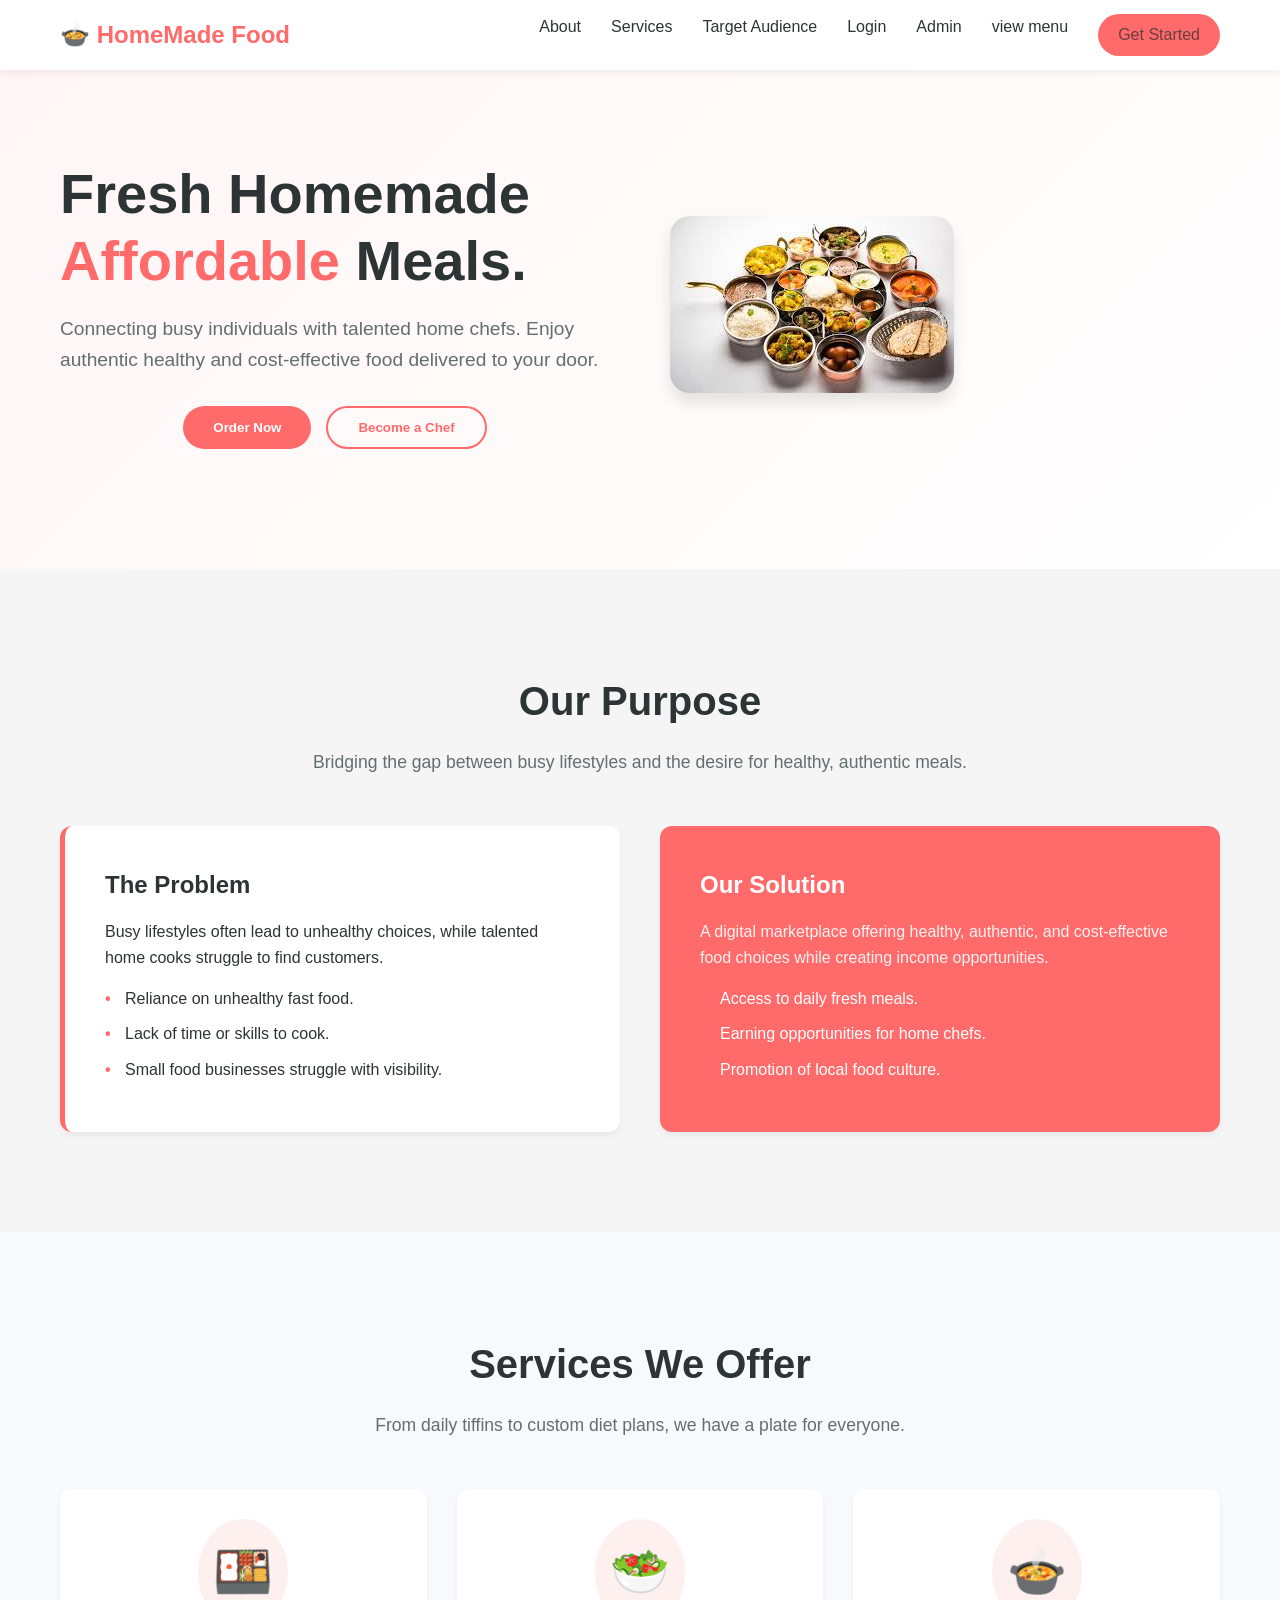
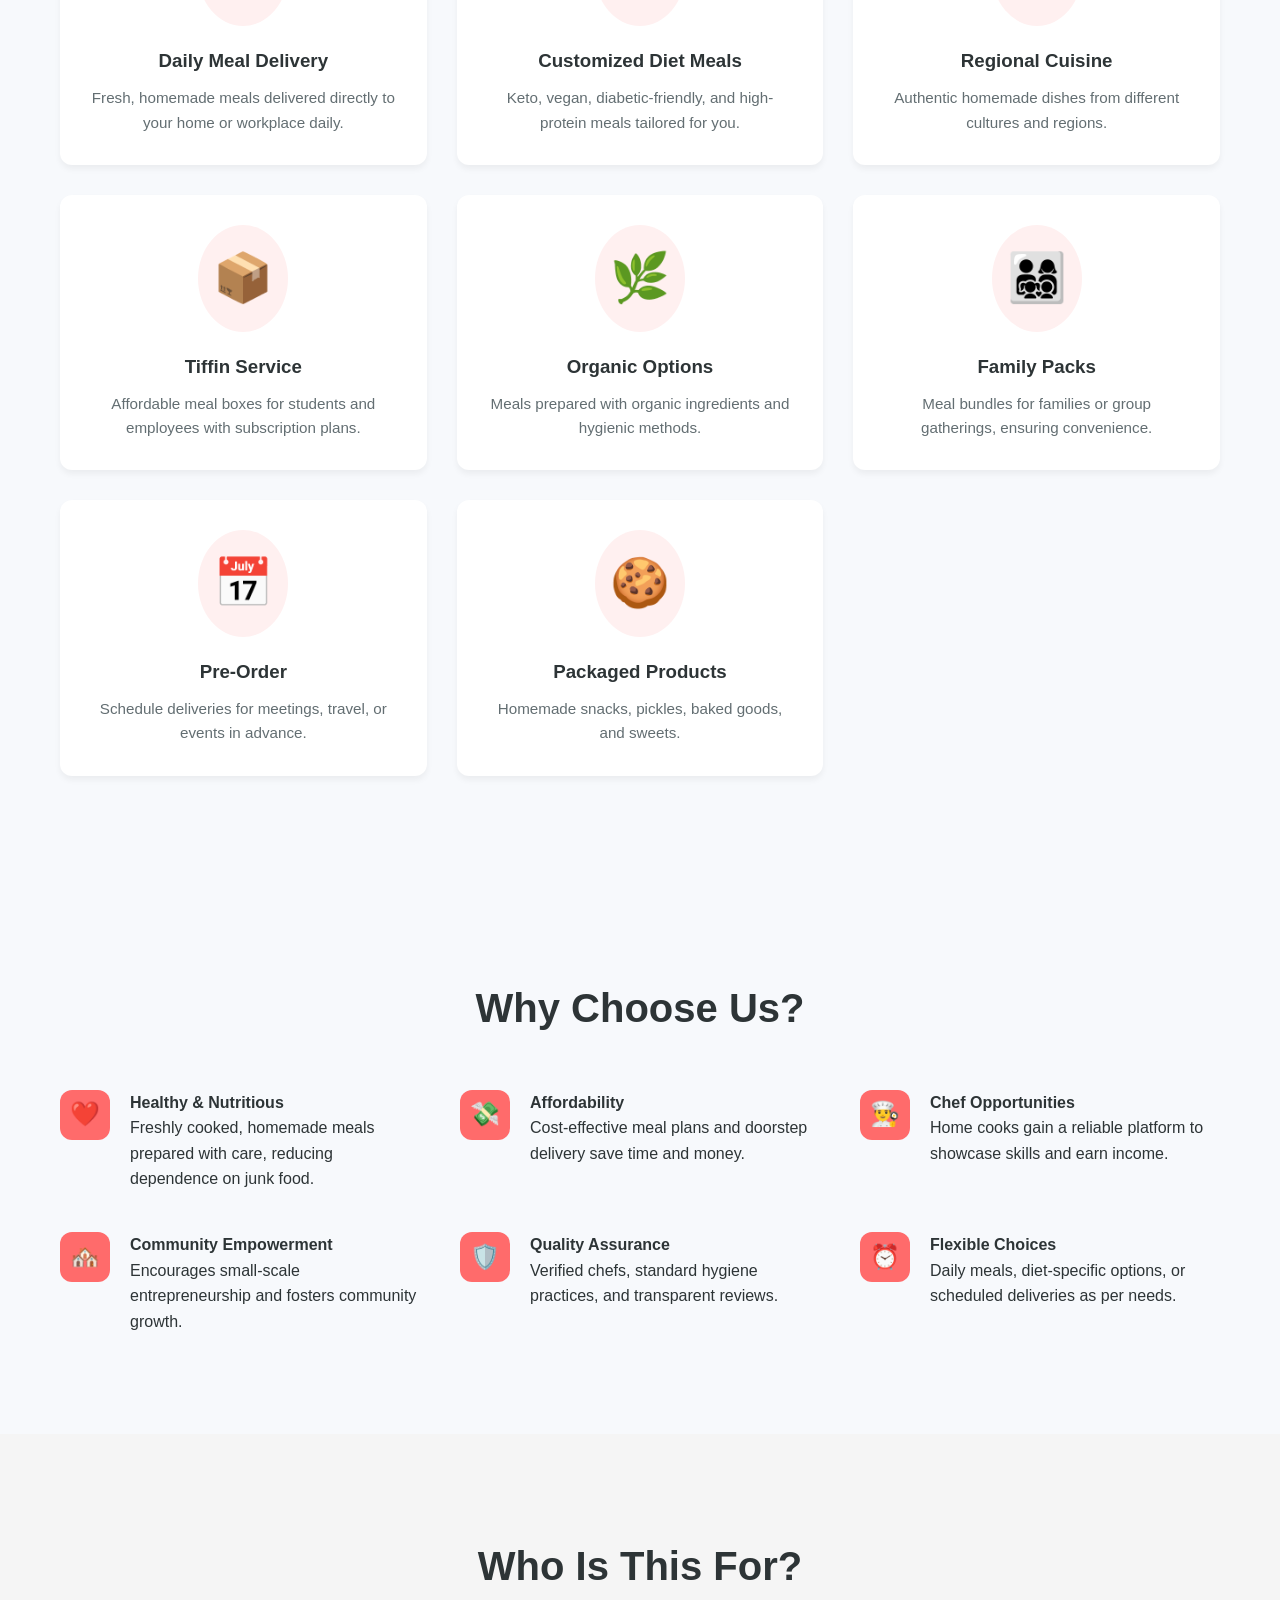
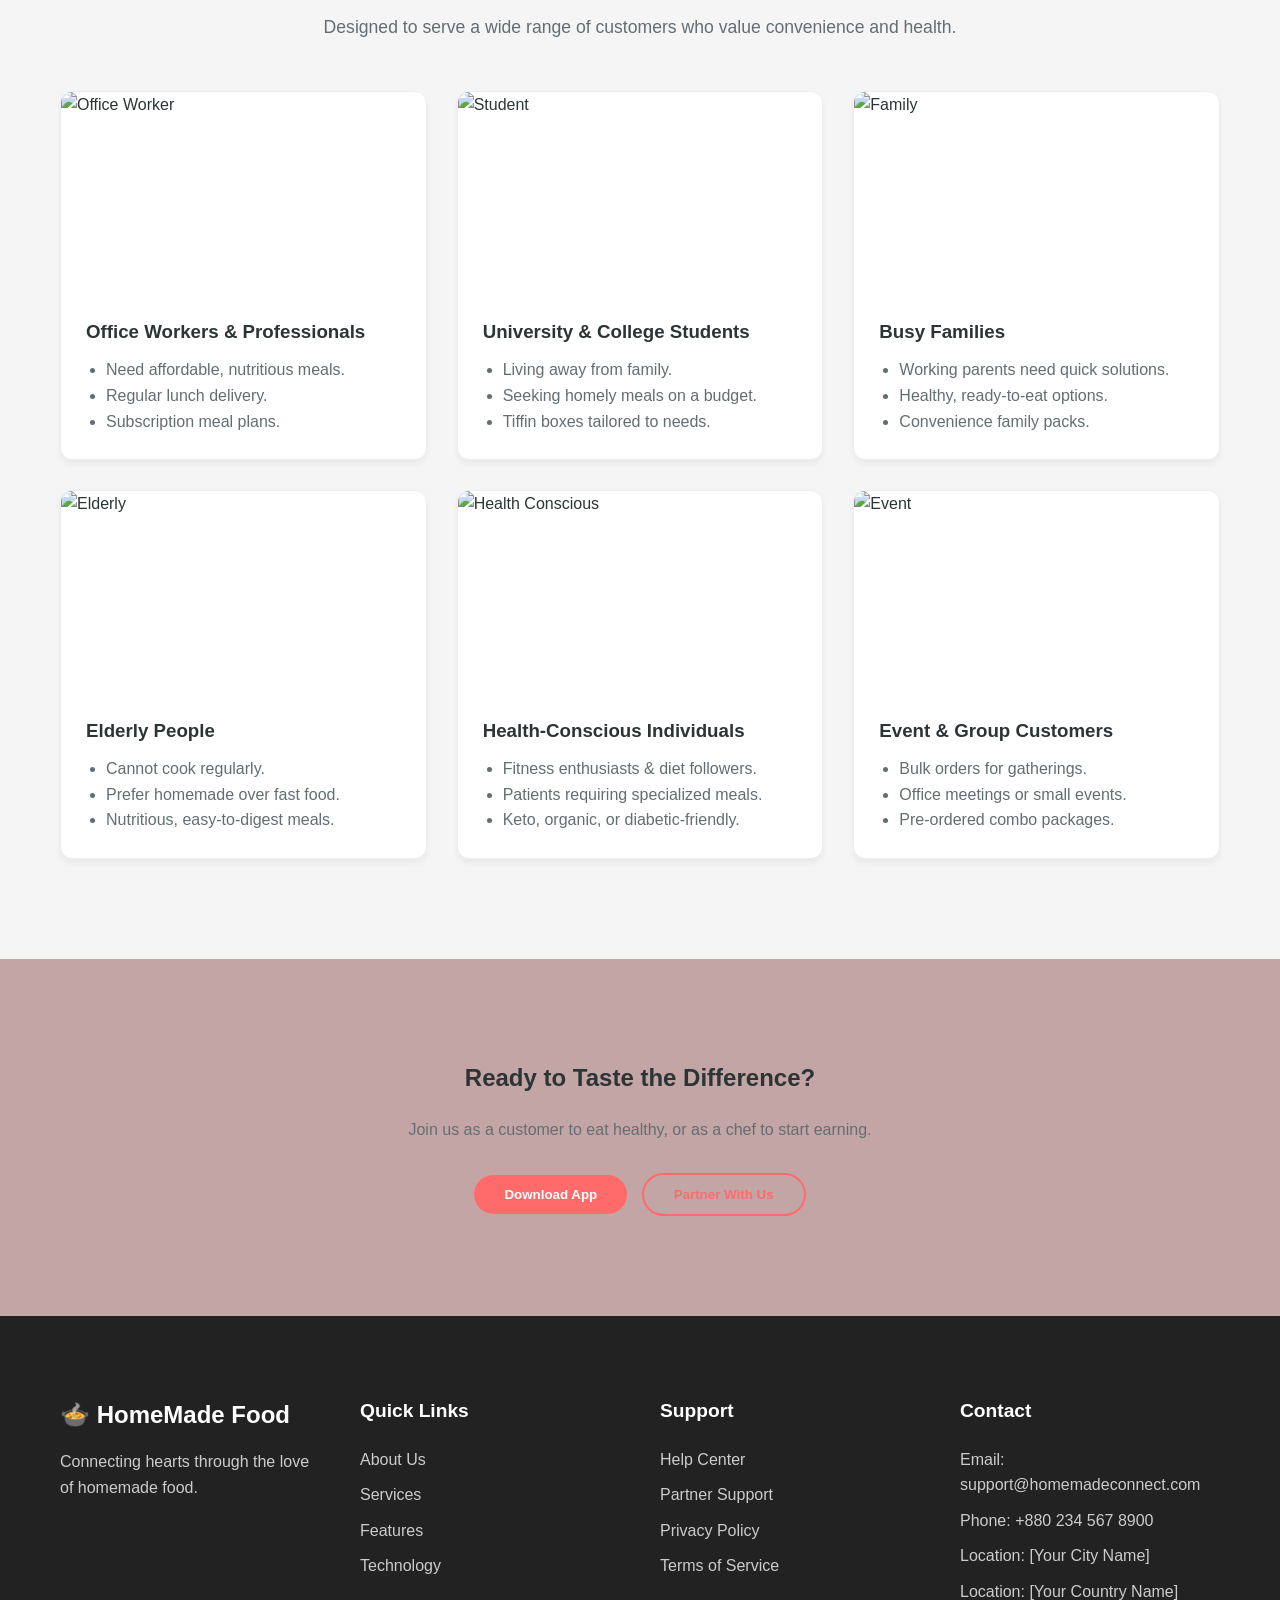
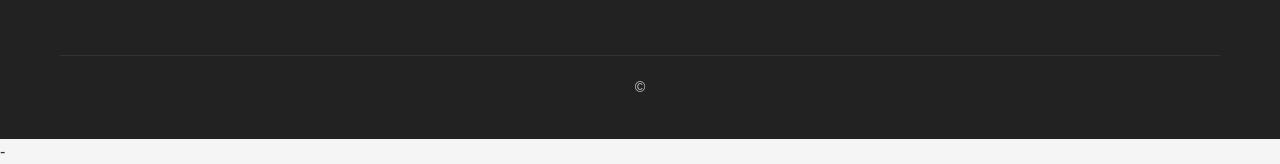
==== index.html @ d0865c62 "first commit" ====
<!DOCTYPE html>
<html lang="en">
<head>
    <meta charset="UTF-8">
    <meta name="viewport" content="width=device-width, initial-scale=1.0">
    <title>HomeMade food | Authentic Food Delivery Platform</title>
    <meta name="description" content="A digital marketplace connecting customers with home chefs for fresh, homemade, and affordable meals.">

<link href ="Admin.html" real = "admin.html"> 

    <style>
        /* --- CSS VARIABLES & RESET --- */
        :root {
            --primary-color: #FF6B6B; /* Appetizing Red/Orange */
            --primary-dark: #EE5253;
            --secondary-color: #4ECDC4; /* Fresh Teal */
            --text-dark: #2D3436;
            --text-light: #636E72;
            --bg-light: #F7F9FC;
            --white: #FFFFFF;
            --shadow-sm: 0 4px 6px rgba(0,0,0,0.05);
            --shadow-md: 0 10px 15px rgba(0,0,0,0.1);
            --radius: 12px;
            --container-width: 1200px;
            --font-main: 'Segoe UI', Roboto, Helvetica, Arial, sans-serif;
        }

        * {
            margin: 0;
            padding: 0;
            box-sizing: border-box;
        }

        body {
            font-family: var(--font-main);
            color: var(--text-dark);
            line-height: 1.6;
            background-color: var(--white);
            scroll-behavior: smooth;
        }

        a { text-decoration: none; color: inherit; transition: 0.3s; }
        ul { list-style: none; }
        img { max-width: 100%; display: block; object-fit: cover; }

        /* --- LAYOUT UTILITIES --- */
        .container {
            max-width: var(--container-width);
            margin: 0 auto;
            padding: 0 20px;
        }

        section {
            padding: 80px 0;
        }

        .section-header {
            text-align: center;
            margin-bottom: 50px;
            max-width: 700px;
            margin-left: auto;
            margin-right: auto;
        }

        .section-header h2 {
            font-size: 2.5rem;
            color: var(--text-dark);
            margin-bottom: 15px;
        }

        .section-header p {
            color: var(--text-light);
            font-size: 1.1rem;
        }

        .btn {
            display: inline-block;
            padding: 12px 30px;
            border-radius: 50px;
            font-weight: 600;
            cursor: pointer;
            border: none;
            transition: transform 0.2s, box-shadow 0.2s;
        }

        .btn-primary {
            background-color: var(--primary-color);
            color: var(--white);
        }

        .btn-primary:hover {
            background-color: var(--primary-dark);
            transform: translateY(-2px);
            box-shadow: var(--shadow-md);
        }

        .btn-outline {
            border: 2px solid var(--primary-color);
            color: var(--primary-color);
            background: transparent;
        }

        .btn-outline:hover {
            background-color: var(--primary-color);
            color: var(--white);
        }

        /* --- HEADER & NAV --- */
        header {
            background-color: rgba(255, 255, 255, 0.95);
            backdrop-filter: blur(10px);
            position: fixed;
            top: 0;
            width: 100%;
            z-index: 1000;
            box-shadow: var(--shadow-sm);
        }

        .nav-container {
            display: flex;
            justify-content: space-between;
            align-items: center;
            height: 70px;
        }

        .logo {
            font-size: 1.5rem;
            font-weight: 800;
            color: var(--primary-color);
            display: flex;
            align-items: center;
            gap: 8px;
        }

        .nav-links {
            display: flex;
            gap: 30px;
        }

        .nav-links a {
            font-weight: 500;
            color: var(--text-dark);
        }

        .nav-links a:hover {
            color: var(--primary-color);
        }

        .mobile-toggle {
            display: none;
            font-size: 1.5rem;
            cursor: pointer;
        }

        /* --- HERO SECTION --- */
        .hero {
            padding-top: 140px;
            padding-bottom: 100px;
            background: linear-gradient(135deg, #FFF5F5 0%, #FFFFFF 100%);
            display: flex;
            align-items: center;
        }

        .hero-content {
            display: grid;
            grid-template-columns: 1fr 1fr;
            gap: 60px;
            align-items: center;
        }

        .hero-text h1 {
            font-size: 3.5rem;
            line-height: 1.2;
            margin-bottom: 20px;
            color: var(--text-dark);
        }

        .hero-text span {
            color: var(--primary-color);
        }

        .hero-text p {
            font-size: 1.2rem;
            color: var(--text-light);
            margin-bottom: 30px;
        }

        .hero-image {
            position: relative;
        }

        .hero-image img {
            border-radius: 20px;
            box-shadow: var(--shadow-md);
        }

        /* --- PROBLEM & PURPOSE --- */
        .about-grid {
            display: grid;
            grid-template-columns: 1fr 1fr;
            gap: 40px;
            align-items: center;
        }

        .about-card {
            background: var(--white);
            padding: 40px;
            border-radius: var(--radius);
            border-left: 5px solid var(--primary-color);
            box-shadow: var(--shadow-sm);
        }

        .about-card h3 {
            margin-bottom: 15px;
            font-size: 1.5rem;
        }

        .about-list li {
            margin-bottom: 10px;
            padding-left: 20px;
            position: relative;
        }

        .about-list li::before {
            content: "•";
            color: var(--primary-color);
            position: absolute;
            left: 0;
            font-weight: bold;
        }

        /* --- SERVICES SECTION --- */
        .bg-light {
            background-color: var(--bg-light);
        }

        .services-grid {
            display: grid;
            grid-template-columns: repeat(auto-fit, minmax(280px, 1fr));
            gap: 30px;
        }

        .service-card {
            background: var(--white);
            padding: 30px;
            border-radius: var(--radius);
            box-shadow: var(--shadow-sm);
            transition: 0.3s;
            text-align: center;
        }

        .service-card:hover {
            transform: translateY(-5px);
            box-shadow: var(--shadow-md);
        }

        .service-icon {
            font-size: 3rem;
            margin-bottom: 20px;
            display: inline-block;
            background: #FFF0F0;
            padding: 15px;
            border-radius: 50%;
        }

        .service-card h3 {
            margin-bottom: 10px;
            color: var(--text-dark);
        }

        .service-card p {
            font-size: 0.95rem;
            color: var(--text-light);
        }

        /* --- KEY FEATURES (TABS) --- */
        .tabs-container {
            max-width: 900px;
            margin: 0 auto;
        }

        .tabs-header {
            display: flex;
            justify-content: center;
            gap: 15px;
            margin-bottom: 40px;
            flex-wrap: wrap;
        }

        .tab-btn {
            padding: 12px 25px;
            border: 1px solid #ddd;
            background: var(--white);
            border-radius: 30px;
            cursor: pointer;
            font-weight: 600;
            color: var(--text-light);
            transition: all 0.3s;
        }

        .tab-btn.active {
            background: var(--primary-color);
            color: var(--white);
            border-color: var(--primary-color);
            box-shadow: 0 4px 10px rgba(255, 107, 107, 0.3);
        }

        .tab-content {
            display: none;
            background: var(--white);
            padding: 40px;
            border-radius: var(--radius);
            box-shadow: var(--shadow-md);
            animation: fadeIn 0.5s ease;
        }

        .tab-content.active {
            display: block;
        }

        .feature-list {
            display: grid;
            grid-template-columns: repeat(auto-fit, minmax(200px, 1fr));
            gap: 20px;
        }

        .feature-item {
            display: flex;
            align-items: center;
            gap: 10px;
        }

        .feature-item span {
            color: var(--secondary-color);
            font-size: 1.2rem;
        }

        /* --- BENEFITS SECTION --- */
        .benefits-wrapper {
            display: flex;
            flex-wrap: wrap;
            gap: 40px;
        }

        .benefit-box {
            flex: 1 1 300px;
            display: flex;
            gap: 20px;
            align-items: flex-start;
        }

        .benefit-icon {
            background: var(--primary-color);
            color: var(--white);
            min-width: 50px;
            height: 50px;
            display: flex;
            align-items: center;
            justify-content: center;
            border-radius: 12px;
            font-size: 1.5rem;
        }

        /* --- TARGET AUDIENCE --- */
        .audience-grid {
            display: grid;
            grid-template-columns: repeat(auto-fit, minmax(300px, 1fr));
            gap: 30px;
        }

        .audience-card {
            background: var(--white);
            border-radius: var(--radius);
            overflow: hidden;
            box-shadow: var(--shadow-sm);
            border: 1px solid #eee;
        }

        .audience-img {
            height: 200px;
            width: 100%;
            object-fit: cover;
        }

        .audience-body {
            padding: 25px;
        }

        .audience-body h3 {
            color: var(--text-dark);
            margin-bottom: 10px;
        }

        .audience-body ul {
            list-style: disc;
            padding-left: 20px;
            color: var(--text-light);
        }

        /* --- TECHNICAL REQUIREMENTS --- */
        .tech-section {
            background: #2D3436;
            color: var(--white);
        }

        .tech-section .section-header h2 {
            color: var(--white);
        }

        .tech-grid {
            display: grid;
            grid-template-columns: repeat(auto-fit, minmax(250px, 1fr));
            gap: 30px;
            margin-top: 40px;
        }

        .tech-card {
            background: rgba(255, 255, 255, 0.1);
            padding: 30px;
            border-radius: var(--radius);
            backdrop-filter: blur(5px);
        }

        .tech-card h4 {
            color: var(--secondary-color);
            margin-bottom: 15px;
            text-transform: uppercase;
            letter-spacing: 1px;
            font-size: 0.9rem;
        }

        .tech-list li {
            margin-bottom: 8px;
            font-size: 0.95rem;
            opacity: 0.9;
        }

        /* --- FOOTER --- */
        footer {
            background: #222;
            color: #ccc;
            padding: 60px 0 20px;
        }

        .footer-grid {
            display: grid;
            grid-template-columns: repeat(auto-fit, minmax(200px, 1fr));
            gap: 40px;
            margin-bottom: 40px;
        }

        .footer-col h5 {
            color: var(--white);
            margin-bottom: 20px;
            font-size: 1.2rem;
        }

        .footer-col ul li {
            margin-bottom: 10px;
        }

        .footer-col ul li a:hover {
            color: var(--primary-color);
        }

        .copyright {
            text-align: center;
            padding-top: 20px;
            border-top: 1px solid #333;
            font-size: 0.9rem;
        }

        /* --- ANIMATIONS --- */
        @keyframes fadeIn {
            from { opacity: 0; transform: translateY(10px); }
            to { opacity: 1; transform: translateY(0); }
        }

        /* --- RESPONSIVE --- */
        @media (max-width: 768px) {
            .hero-content {
                grid-template-columns: 1fr;
                text-align: center;
            }

            .hero-text h1 {
                font-size: 2.5rem;
            }

            .about-grid {
                grid-template-columns: 1fr;
            }

            .nav-links {
                display: none;
                flex-direction: column;
                position: absolute;
                top: 70px;
                left: 0;
                width: 100%;
                background: var(--white);
                padding: 20px;
                box-shadow: var(--shadow-md);
                text-align: center;
            }

            .nav-links.active {
                display: flex;
            }

            .mobile-toggle {
                display: block;
            }
        }
    </style>
</head>
<body>

    <!-- Header -->
    <header>
        <div class="container nav-container">
            <div class="logo">
                🍲 HomeMade Food 
            </div>
            <div class="mobile-toggle" onclick="toggleMenu()">☰</div>
            <nav class="nav-links" id="navLinks">
                <a href="#about">About</a>
                <a href="#services">Services</a>
            <!----
                <a href="#features">Features</a>
            -->
                <a href="#audience">Target Audience</a>
                <a href="login.html">Login</a>
                <a href="Admin.html">Admin</a>
               <a href="Menu.html">view menu</a> 
                <a href="#contact" class="btn btn-primary" style="padding: 8px 20px; color: rgb(107, 62, 62);">Get Started</a>
              
                
            </nav>
        
        </div>
    </header>



    <!-- Main Content -->
    <main>
        <!-- Hero Section -->
        <section class="hero" id="home">
            <div class="container hero-content">
                <div class="hero-text">
                    <h1>Fresh Homemade<br><span>Affordable</span> Meals.</h1>
                    <p>Connecting busy individuals with talented home chefs. Enjoy authentic healthy and cost-effective food delivered to your door.</p>
                    <div style="display: flex; gap: 15px; flex-wrap: wrap; justify-content: center;">
                        <button class="btn btn-primary">Order Now</button>
                        <button class="btn btn-outline">Become a Chef</button>
                    </div>
                </div>
                <div class="hero-image">
                    <img src="[data-uri]
                    " alt="Delicious Homemade Food">
                </div>
            </div>
        </section>

        <!-- About & Problem Section -->
        <section id="about">
            <div class="container">
                <div class="section-header">
                    <h2>Our Purpose</h2>
                    <p>Bridging the gap between busy lifestyles and the desire for healthy, authentic meals.</p>
                </div>
                <div class="about-grid">
                    <div class="about-card">
                        <h3>The Problem</h3>
                        <p style="margin-bottom: 15px;">Busy lifestyles often lead to unhealthy choices, while talented home cooks struggle to find customers.</p>
                        <ul class="about-list">
                            <li>Reliance on unhealthy fast food.</li>
                            <li>Lack of time or skills to cook.</li>
                            <li>Small food businesses struggle with visibility.</li>
                        </ul>
                    </div>
                    <div class="about-card" style="background-color: var(--primary-color); color: white; border-left: none;">
                        <h3>Our Solution</h3>
                        <p style="margin-bottom: 15px; color: rgba(255,255,255,0.9);">A digital marketplace offering healthy, authentic, and cost-effective food choices while creating income opportunities.</p>
                        <ul class="about-list">
                            <li>Access to daily fresh meals.</li>
                            <li>Earning opportunities for home chefs.</li>
                            <li>Promotion of local food culture.</li>
                        </ul>
                    </div>
                </div>
            </div>
        </section>

        <!-- Services Section -->
        <section id="services" class="bg-light">
            <div class="container">
                <div class="section-header">
                    <h2>Services We Offer</h2>
                    <p>From daily tiffins to custom diet plans, we have a plate for everyone.</p>
                </div>
                <div class="services-grid">
                    <div class="service-card">
                        <div class="service-icon">🍱</div>
                        <h3>Daily Meal Delivery</h3>
                        <p>Fresh, homemade meals delivered directly to your home or workplace daily.</p>
                    </div>
                    <div class="service-card">
                        <div class="service-icon">🥗</div>
                        <h3>Customized Diet Meals</h3>
                        <p>Keto, vegan, diabetic-friendly, and high-protein meals tailored for you.</p>
                    </div>
                    <div class="service-card">
                        <div class="service-icon">🍲</div>
                        <h3>Regional Cuisine</h3>
                        <p>Authentic homemade dishes from different cultures and regions.</p>
                    </div>
                    <div class="service-card">
                        <div class="service-icon">📦</div>
                        <h3>Tiffin Service</h3>
                        <p>Affordable meal boxes for students and employees with subscription plans.</p>
                    </div>
                    <div class="service-card">
                        <div class="service-icon">🌿</div>
                        <h3>Organic Options</h3>
                        <p>Meals prepared with organic ingredients and hygienic methods.</p>
                    </div>
                    <div class="service-card">
                        <div class="service-icon">👨‍👩‍👧‍👦</div>
                        <h3>Family Packs</h3>
                        <p>Meal bundles for families or group gatherings, ensuring convenience.</p>
                    </div>
                    <div class="service-card">
                        <div class="service-icon">📅</div>
                        <h3>Pre-Order</h3>
                        <p>Schedule deliveries for meetings, travel, or events in advance.</p>
                    </div>
                    <div class="service-card">
                        <div class="service-icon">🍪</div>
                        <h3>Packaged Products</h3>
                        <p>Homemade snacks, pickles, baked goods, and sweets.</p>
                    </div>
                </div>
            </div>
        </section>
<!----
        <!-Key Features (Tabs) --
        <section id="features">
            <div class="container">
                <div class="section-header">
                    <h2>Platform Features</h2>
                    <p>A comprehensive ecosystem for Customers,  And  Chefs.</p>
                </div>

                <div class="tabs-container">
                    <div class="tabs-header">
                        <button class="tab-btn active" onclick="openTab(event, 'customer')">For Customers</button>
                        <button class="tab-btn" onclick="openTab(event, 'chef')">For Chefs</button>
                       <!--- 
                        <button class="tab-btn" onclick="openTab(event, 'admin')">Admin Panel</button>
                    --
                    </div>
                -->



<!---
                    <!- Customer Tab --
                    <div id="customer" class="tab-content active">
                        <h3 style="margin-bottom: 20px; text-align: center;">Customer Experience</h3>
                        <div class="feature-list">
                            <div class="feature-item"><span>👤</span> User Registration/Login</div>
                            <div class="feature-item"><span>🍽️</span> Menu Browsing (with Pictures)</div>
                            <div class="feature-item"><span>📍</span> Real-Time Order Tracking</div>
                            <div class="feature-item"><span>💳</span> Multiple Payment Options</div>
                            <div class="feature-item"><span>⭐</span> Reviews & Rating System</div>
                            <div class="feature-item"><span>🎁</span> Discounts & Loyalty Programs</div>
                            <title>Food Ordering App</title>

                        -->

<style>
/* =====================
   GLOBAL STYLES
===================== */
body {
  margin: 0;
  font-family: Arial, sans-serif;
  background: #f5f5f5;
}

.container {
  max-width: 1100px;
  margin: auto;
  padding: 20px;
}

h2 {
  margin-bottom: 10px;
}

button {
  cursor: pointer;
  border: none;
  padding: 10px 16px;
  background: #ff6b00;
  color: #fff;
  border-radius: 6px;
}

button:hover {
  background: #e65c00;
}

input, select, textarea {
  width: 100%;
  padding: 10px;
  margin-top: 6px;
  margin-bottom: 12px;
  border-radius: 6px;
  border: 1px solid #ccc;
}

/* =====================
   AUTH SECTION
===================== */
.auth-box {
  background: #fff;
  padding: 20px;
  border-radius: 10px;
  margin-bottom: 30px;
}

/* =====================
   MENU SECTION
===================== */
.menu-grid {
  display: grid;
  grid-template-columns: repeat(auto-fit, minmax(220px, 1fr));
  gap: 20px;
}

.menu-item {
  background: #fff;
  border-radius: 10px;
  overflow: hidden;
}

.menu-item img {
  width: 100%;
  height: 160px;
  object-fit: cover;
}

.menu-item .content {
  padding: 15px;
}

/* =====================
   ORDER TRACKING
===================== */
.tracking {
  background: #fff;
  padding: 20px;
  border-radius: 10px;
}

.status {
  display: flex;
  justify-content: space-between;
  margin-top: 15px;
}

.step {
  text-align: center;
  flex: 1;
}

.step.active {
  color: green;
  font-weight: bold;
}

/* =====================
   PAYMENT
===================== */
.payment {
  background: #fff;
  padding: 20px;
  border-radius: 10px;
}

/* =====================
   REVIEWS
===================== */
.review-box {
  background: #fff;
  padding: 20px;
  border-radius: 10px;
}

.stars span {
  font-size: 22px;
  cursor: pointer;
  color: #ccc;
}

.stars span.active {
  color: gold;
}

/* =====================
   PROMO
===================== */
.promo {
  background: linear-gradient(135deg, #ff6b00, #ff9b50);
  color: #fff;
  padding: 20px;
  border-radius: 12px;
  text-align: center;
}

/* =====================
   RESPONSIVE
===================== */
@media (max-width: 600px) {
  h2 {
    font-size: 20px;
  }
}
</style>
</head>

<body>



<!----
<div class="container ">

  <!- ================= AUTH ================= --
  <div class="auth-box">
    <h2>User Login / Registration</h2>
    <input type="text" placeholder="Email">
    <input type="int" placeholder="Phone Number">
    <input type="password" placeholder="Password">
    <button>Login</button>
  </div>
-->
  <!-- ================= MENU ================= --
  <h2>Menu</h2>
  <div class="menu-grid">
    <div class="menu-item">
      <img src="https://images.unsplash.com/photo-1600891964599-f61ba0e24092" alt="">
      <div class="content">
        <h3>Burger</h3>
        <p>Delicious beef burger</p>
        <button>Add to Cart</button>
      </div>
    </div>

    <div class="menu-item">
      <img src="https://images.unsplash.com/photo-1540189549336-e6e99c3679fe" alt="">
      <div class="content">
        <h3>Pizza</h3>
        <p>Cheesy pepperoni pizza</p>
        <button>Add to Cart</button>
      </div>
    </div>

    <div class="menu-item">
      <img src=" https://encrypted-tbn0.gstatic.com/images?q=tbn:ANd9GcS2i44aRqGG0iDm8PIp5-PD3eXR_5iAhcjWCg&s" alt="">
      <div class="content">
        <h3>kacchi</h3>
        <p > mutton Kacchi</p>
        <button>Add to Cart</button>
      </div>
    </div>

 <div class="menu-item">
      <img src=" https://encrypted-tbn0.gstatic.com/images?q=tbn:ANd9GcReSt9qah2rpwrTUuLLGotFUv89T1dQGsKOOA&s" alt="">
      <div class="content">
        <h3>Goru</h3>
        <p>Bhuna Goru</p>
        <button>Add to Cart</button>
      </div>
    </div>


 <div class="menu-item">
      <img src="https://i.ytimg.com/vi/AfpJFr0kbmk/hq720.jpg?sqp=-oaymwEhCK4FEIIDSFryq4qpAxMIARUAAAAAGAElAADIQj0AgKJD&rs=AOn4CLArjD0GQE__VIUnipRm8LbkSPP62g " alt="">
      <div class="content">
        <h3>Murgi</h3>
        <p>Bhuna Murgi mangsho</p>
        <button>Add to Cart</button>
      </div>
    </div>

<div class="menu-item">
      <img src="https://encrypted-tbn0.gstatic.com/images?q=tbn:ANd9GcTNLvRoMD-ztoTL3BQoHX2ZX72mL8wbXQ40-Q&s " alt="">
      <div class="content">
        <h3>khichuri</h3>
        <p>Bhuna Khichuri</p>
        <button>Add to Cart</button>
      </div>
    </div>



    <div class="menu-item">
      <img src="https://kitchenofdebjani.com/wp-content/uploads/2022/08/Gurer-Narkel-Naru-Recipe-Debjanir-Rannaghar.jpg" alt="">
      <div class="content">
        <h3>Naru</h3>
        <p>Narkel Naru</p>
        <button>Add to Cart</button>
      </div>
    </div>

<div class="menu-item">
      <img src="https://encrypted-tbn0.gstatic.com/images?q=tbn:ANd9GcSmkzKkCZXeHBhtKdb8XZM-n9in9ZZrQ_8gMg&s" alt="">
      <div class="content">
        <h3>Naru</h3>
        <p>Tiler Naru</p>
        <button>Add to Cart</button>
      </div>
    </div>

<div class="menu-item">
      <img src=" https://img.drz.lazcdn.com/g/kf/S3e11ba4caddd41bd92834c4d2b1beb20P.jpg_200x200q80.avif" alt="">
      <div class="content">
        <h3>papur</h3>
        <p>melar papur</p>
        <button>Add to Cart</button>
      </div>
    </div>

<div class="menu-item">
      <img src=" https://thebellyrulesthemind.net/wp-content/uploads/2022/10/Instant-Pot-Ghee-04-pin.jpg " alt="">
      <div class="content">
        <h3>Ghee</h3>
        <p>Pure Ghee</p>
        <button>Add to Cart</button>
      </div>
    </div>

<div class="menu-item">
      <img src=" https://img.drz.lazcdn.com/static/bd/p/e6dc9b24c93d8e246a691e97151ac631.jpg_720x720q80.jpg " alt="">
      <div class="content">
        <h3>Modhu</h3>
        <p>Natural Modhu</p>
        <button>Add to Cart</button>
      </div>
    </div>

  </div>

  <!-- ================= ORDER TRACKING ================= --
  <h2 style="margin-top:30px;">Order Tracking</h2>
  <div class="tracking">
    <button onclick="nextStep()">Update Status</button>
    <div class="status">
      <div class="step active">Placed</div>
      <div class="step">Cooking</div>
      <div class="step">On the Way</div>
      <div class="step">Delivered</div>
    </div>
  </div>

  <!-- ================= PAYMENT ================= --
  <h2 style="margin-top:30px;">Payment Options</h2>
  <div class="payment">
    <select>
      <option>Cash on Delivery</option>
      <option>Online Payment</option>
    </select>
    <button>Pay Now</button>
  </div>

  <!-- ================= REVIEWS ================= --
  <h2 style="margin-top:30px;">Review & Rating</h2>
  <div class="review-box">
    <div class="stars" id="stars">
      <span onclick="rate(1)">★</span>
      <span onclick="rate(2)">★</span>
      <span onclick="rate(3)">★</span>
      <span onclick="rate(4)">★</span>
      <span onclick="rate(5)">★</span>
    </div>
    <textarea placeholder="Write your review"></textarea>
    <button>Submit Review</button>
  </div>

  <!-- ================= PROMO ================= --
  <h2 style="margin-top:30px;">Promotions</h2>
  <div class="promo">
    <h3>🎉 20% OFF for Loyal Customers!</h3>
    <p>Use code: LOYAL20</p>
  </div>
-->
</div>


<script>
/* =====================
   ORDER TRACKING JS
===================== */
let currentStep = 0;
function nextStep() {
  const steps = document.querySelectorAll('.step');
  if (currentStep < steps.length - 1) {
    currentStep++;
    steps[currentStep].classList.add('active');
  }
}

/* =====================
   RATING JS
===================== */
function rate(value) {
  const stars = document.querySelectorAll('#stars span');
  stars.forEach((star, index) => {
    star.classList.toggle('active', index < value);
  });
}
</script>


                        </div>
                    </div>
<!---
                    <!- Chef Tab ---
                    <div id="chef" class="tab-content">
                        <h3 style="margin-bottom: 20px; text-align: center;">Chef Dashboard</h3>
                        <div class="feature-list">
                            <div class="feature-item"><span>📝</span> Chef Registration/Login</div>
                            <div class="feature-item"><span>📤</span> Menu Upload & Management</div>
                            <div class="feature-item"><span>🔔</span> Order Management (Accept/Reject)</div>
                            <div class="feature-item"><span>📈</span> Earnings Dashboard</div>
                            <title>Chef Dashboard</title>

                        -->            
                        
<style>

   GLOBAL

body {
  margin: 0;
  font-family: Arial, sans-serif;
  background: #9fbddb;
}

.container {
  max-width: 1200px;
  margin: auto;
  padding: 20px;
}

h2 {
  margin-bottom: 10px;
}

.card {
  background: #fff;
  padding: 20px;
  border-radius: 12px;
  margin-bottom: 25px;
}

input, textarea {
  width: 100%;
  padding: 10px;
  margin: 8px 0;
  border-radius: 6px;
  border: 1px solid #ccc;
}

button {
  background: #ff6b00;
  color: #fff;
  padding: 10px 16px;
  border: none;
  border-radius: 6px;
  cursor: pointer;
}

button:hover {
  background: #e65c00;
}

/* =======================
   MENU GRID
======================= */
.menu-list, .order-list {
  display: grid;
  grid-template-columns: repeat(auto-fit, minmax(230px, 1fr));
  gap: 15px;
}

.menu-item, .order-item {
  border: 1px solid #eee;
  padding: 15px;
  border-radius: 10px;
}

/* =======================
   DASHBOARD
======================= */
.dashboard {
  display: grid;
  grid-template-columns: repeat(auto-fit, minmax(200px, 1fr));
  gap: 15px;
}

.stat {
  background: linear-gradient(135deg, #ff6b00, #ff9b50);
  color: #fff;
  padding: 20px;
  border-radius: 12px;
  text-align: center;
  font-size: 18px;
}

/* =======================
   RESPONSIVE
======================= */
@media (max-width: 600px) {
  h2 {
    font-size: 20px;
  }
}
</style>
</head>

<body>
<!--
<div class="container">

  <!-================= LOGIN ================= --
  <div class="card">
    <h2>Chef Login / Registration</h2>
    <input type="email" placeholder="Email">
    <input type="int" placeholder="Phone Number">
    <input type="password" placeholder="Password">
    <button>Login</button>
  </div>

  <!- ================= MENU MANAGEMENT ================= --
  <div class="card">
    <h2>Menu Upload & Management</h2>

    <input type="text" id="menuName" placeholder="Dish Name">
    <input type="number" id="menuPrice" placeholder="Price">
    <textarea id="menuDesc" placeholder="Description"></textarea>
    <button onclick="addMenu()">Add Menu Item</button>

    <div class="menu-list" id="menuList"></div>
  </div>

  <!- ================= ORDER MANAGEMENT ================= --
  <div class="card">
    <h2>Order Management</h2>

    <div class="order-list" id="orderList">
      <div class="order-item">
        <h4>Order #101</h4>
        <p>Burger x2</p>
        <button onclick="completeOrder(250)">Complete Order</button>
      </div>

      <div class="order-item">
        <h4>Order #102</h4>
        <p>Pizza x1</p>
        <button onclick="completeOrder(300)">Complete Order</button>
      </div>
    </div>
  </div>

  <!-- ================= EARNINGS ================= ---
  <div class="card">
    <h2>Earnings Dashboard</h2>
    <div class="dashboard">
      <div class="stat">
        Total Orders<br><span id="totalOrders">0</span>
      </div>
      <div class="stat">
        Total Earnings<br>৳<span id="totalEarnings">0</span>
      </div>
    </div>
  </div>

</div>
-->

<script>
/* ===================
   MENU MANAGEMENT
======================= */
function addMenu() {
  const name = document.getElementById("menuName").value;
  const price = document.getElementById("menuPrice").value;
  const desc = document.getElementById("menuDesc").value;

  if (!name || !price) return alert("Please fill all fields");

  const menuList = document.getElementById("menuList");

  const item = document.createElement("div");
  item.className = "menu-item";
  item.innerHTML = `
    <h4>${name}</h4>
    <p>${desc}</p>
    <strong>৳${price}</strong><br><br>
    <button onclick="this.parentElement.remove()">Delete</button>
  `;

  menuList.appendChild(item);

  document.getElementById("menuName").value = "";
  document.getElementById("menuPrice").value = "";
  document.getElementById("menuDesc").value = "";
}

/* =======================
   ORDER & EARNINGS
======================= */
let order = 0;
let earnings = 0;

function completeOrder(amount) {
  orders++;
  earnings += amount;

  document.getElementById("totalOrders").innerText = orders;
  document.getElementById("totalEarnings").innerText = earnings;
}
</script>
                        </div>
                    </div>






  <!-- Key Features (Tabs) --
        <section id="">
            <div class="container">
                <div class="section-header">
                    <h2>Admin Features</h2>
                    <p>Admin.</p>
                </div>

                <div class="tabs-container">
                    <div class="tabs-header">
                       
                    
                        <button class="tab-btn" onclick="openTab(event, 'admin')">Admin Panel</button>
                    
                    </div>

                -->


                    <!-- Admin Tab -
                    <div id="admin" class="tab-content">
                        <h3 style="margin-bottom: 20px; text-align: center;">Admin Control</h3>
                        <div class="feature-list">
                            <div class="feature-item"><span>🛡️</span> User & Chef Management</div>
                            <div class="feature-item"><span>📦</span> Order & Delivery Monitoring</div>
                            <div class="feature-item"><span>💰</span> Financial Management</div>
                            <div class="feature-item"><span>📊</span> Reports & Analytics</div>
                            <div class="feature-item"><span>🔒</span> Security & Access Control</div>
<title>Admin Panel</title>

<style>
/* ======================
   GLOBAL STYLES
====================== */
body {
  margin: 0;
  font-family: Arial, sans-serif;
  background: #f2f4f7;
}

.container {
  max-width: 1200px;
  margin: auto;
  padding: 20px;
}

h2 {
  margin-bottom: 10px;
}

.card {
  background: #fff;
  padding: 20px;
  border-radius: 12px;
  margin-bottom: 25px;
}

button {
  background: #2563eb;
  color: #fff;
  border: none;
  padding: 10px 16px;
  border-radius: 6px;
  cursor: pointer;
}

button:hover {
  background: #1d4ed8;
}

input, select {
  width: 100%;
  padding: 10px;
  margin: 8px 0;
  border-radius: 6px;
  border: 1px solid #ccc;
}

/* ======================
   DASHBOARD
====================== */
.dashboard {
  display: grid;
  grid-template-columns: repeat(auto-fit, minmax(200px, 1fr));
  gap: 15px;
}

.stat {
  background: linear-gradient(135deg, #2563eb, #60a5fa);
  color: rgb(221, 132, 132);
  padding: 20px;
  border-radius: 12px;
  text-align: center;
  font-size: 18px;
}

/* ======================
   TABLE
====================== */
.table {
  width: 100%;
  border-collapse: collapse;
}

.table th, .table td {
  padding: 10px;
  border-bottom: 1px solid #eee;
  text-align: left;
}

.table th {
  background: #3c4e61;
}

/* ======================
   RESPONSIVE
====================== */
@media (max-width: 600px) {
  h2 {
    font-size: 20px;
  }
}
</style>
</head>

<body>

<div class="container">

  <!-- ================= DASHBOARD ================= --
  <div class="card">
    <h2>Admin Dashboard</h2>
    <div class="dashboard">
      <div class="stat">Users<br><span id="userCount">0</span></div>
      <div class="stat">Orders<br><span id="orderCount">0</span></div>
      <div class="stat">Revenue<br>৳<span id="revenue">0</span></div>
      <div class="stat">Admins<br>1</div>
    </div>
  </div>

  <!-- ================= USER MANAGEMENT ================= --
  <div class="card">
    <h2>User Management</h2>
    <input id="userName" placeholder="User Name">
    <select id="userRole">
      <option>Customer</option>
      <option>Chef</option>
      <option>Admin</option>
    </select>
    <button onclick="addUser()">Add User</button>

    <table class="table">
      <thead>
        <tr>
          <th>Name</th>
          <th>Role</th>
          <th>Action</th>
        </tr>
      </thead>
      <tbody id="userTable"></tbody>
    </table>
  </div>

  <!-- ================= MENU MANAGEMENT ================= --
  <div class="card">
    <h2>Menu & Content Management</h2>
    <input id="menuItem" placeholder="Menu Item">
    <button onclick="addMenu()">Add Menu</button>
    <ul id="menuList"></ul>
  </div>

  <!-- ================= ORDER MANAGEMENT ================= --
  <div class="card">
    <h2>Order & Delivery Management</h2>
    <button onclick="addOrder()">Create Order</button>
    <ul id="orderList"></ul>
  </div>

  <!-- ================= FINANCIAL ================= --
  <div class="card">
    <h2>Financial Management</h2>
    <button onclick="addRevenue()">Add Sample Revenue</button>
    <p>Total Revenue: ৳<span id="financeTotal">0</span></p>
  </div>

  <!-- ================= REPORTS ================= --
  <div class="card">
    <h2>Reports & Analytics</h2>
    <p>✔ Daily Orders Tracking</p>
    <p>✔ Monthly Revenue Summary</p>
    <p>✔ User Growth</p>
  </div>

  <!-- ================= SECURITY ================= --
  <div class="card">
    <h2>Security & Access Control</h2>
    <p>Current Role: <strong>Admin</strong></p>
    <p>✔ Role-based access enabled</p>
  </div>

  <!-- ================= NOTIFICATIONS ================= --
  <div class="card">
    <h2>Notifications & Communication</h2>
    <input id="notifyText" placeholder="Send notification">
    <button onclick="sendNotification()">Send</button>
    <ul id="notifyList"></ul>
  </div>

</div>

<script>
/* ======================
   USER MANAGEMENT
====================== */
let users = 0;
function addUser() {
  const name = userName.value;
  const role = userRole.value;
  if (!name) return;

  const row = document.createElement("tr");
  row.innerHTML = `
    <td>${name}</td>
    <td>${role}</td>
    <td><button onclick="this.closest('tr').remove()">Remove</button></td>
  `;
  userTable.appendChild(row);
  userCount.innerText = ++users;
  userName.value = "";
}

/* ======================
   MENU
====================== */
function addMenu() {
  const li = document.createElement("li");
  li.textContent = menuItem.value;
  menuList.appendChild(li);
  menuItem.value = "";
}

/* ======================
   ORDERS
====================== */
let orders = 0;
function addOrder() {
  orders++;
  orderCount.innerText = orders;
  const li = document.createElement("li");
  li.textContent = "Order #" + orders + " - Pending";
  orderList.appendChild(li);
}

/* ======================
   FINANCE
====================== */
let money = 0;
function addRevenue() {
  money += 500;
  revenue.innerText = money;
  financeTotal.innerText = money;
}

/* ======================
   NOTIFICATIONS
====================== */
function sendNotification() {
  const li = document.createElement("li");
  li.textContent = notifyText.value;
  notifyList.appendChild(li);
  notifyText.value = "";
}
</script>


                        </div>
                    </div>
                </div>
            </div>
        </section>
    -->





        <!-- Benefits Section -->
        <section class="bg-light">
            <div class="container">
                <div class="section-header">
                    <h2>Why Choose Us?</h2>
                </div>
                <div class="benefits-wrapper">
                    <div class="benefit-box">
                        <div class="benefit-icon">❤️</div>
                        <div>
                            <h4>Healthy & Nutritious</h4>
                            <p>Freshly cooked, homemade meals prepared with care, reducing dependence on junk food.</p>
                        </div>
                    </div>
                    <div class="benefit-box">
                        <div class="benefit-icon">💸</div>
                        <div>
                            <h4>Affordability</h4>
                            <p>Cost-effective meal plans and doorstep delivery save time and money.</p>
                        </div>
                    </div>
                    <div class="benefit-box">
                        <div class="benefit-icon">👨‍🍳</div>
                        <div>
                            <h4>Chef Opportunities</h4>
                            <p>Home cooks gain a reliable platform to showcase skills and earn income.</p>
                        </div>
                    </div>
                    <div class="benefit-box">
                        <div class="benefit-icon">🏘️</div>
                        <div>
                            <h4>Community Empowerment</h4>
                            <p>Encourages small-scale entrepreneurship and fosters community growth.</p>
                        </div>
                    </div>
                    <div class="benefit-box">
                        <div class="benefit-icon">🛡️</div>
                        <div>
                            <h4>Quality Assurance</h4>
                            <p>Verified chefs, standard hygiene practices, and transparent reviews.</p>
                        </div>
                    </div>
                    <div class="benefit-box">
                        <div class="benefit-icon">⏰</div>
                        <div>
                            <h4>Flexible Choices</h4>
                            <p>Daily meals, diet-specific options, or scheduled deliveries as per needs.</p>
                        </div>
                    </div>
                </div>
            </div>
        </section>

        <!-- Target Audience Section -->
        <section id="audience">
            <div class="container">
                <div class="section-header">
                    <h2>Who Is This For?</h2>
                    <p>Designed to serve a wide range of customers who value convenience and health.</p>
                </div>
                <div class="audience-grid">
                    <div class="audience-card">
                        <img src="https://picsum.photos/seed/office/400/200" alt="Office Worker" class="audience-img">
                        <div class="audience-body">
                            <h3>Office Workers & Professionals</h3>
                            <ul>
                                <li>Need affordable, nutritious meals.</li>
                                <li>Regular lunch delivery.</li>
                                <li>Subscription meal plans.</li>
                            </ul>
                        </div>
                    </div>
                    <div class="audience-card">
                        <img src="https://picsum.photos/seed/student/400/200" alt="Student" class="audience-img">
                        <div class="audience-body">
                            <h3>University & College Students</h3>
                            <ul>
                                <li>Living away from family.</li>
                                <li>Seeking homely meals on a budget.</li>
                                <li>Tiffin boxes tailored to needs.</li>
                            </ul>
                        </div>
                    </div>
                    <div class="audience-card">
                        <img src="https://picsum.photos/seed/family/400/200" alt="Family" class="audience-img">
                        <div class="audience-body">
                            <h3>Busy Families</h3>
                            <ul>
                                <li>Working parents need quick solutions.</li>
                                <li>Healthy, ready-to-eat options.</li>
                                <li>Convenience family packs.</li>
                            </ul>
                        </div>
                    </div>
                    <div class="audience-card">
                        <img src="https://picsum.photos/seed/elderly/400/200" alt="Elderly" class="audience-img">
                        <div class="audience-body">
                            <h3>Elderly People</h3>
                            <ul>
                                <li>Cannot cook regularly.</li>
                                <li>Prefer homemade over fast food.</li>
                                <li>Nutritious, easy-to-digest meals.</li>
                            </ul>
                        </div>
                    </div>
                    <div class="audience-card">
                        <img src="https://picsum.photos/seed/fitness/400/200" alt="Health Conscious" class="audience-img">
                        <div class="audience-body">
                            <h3>Health-Conscious Individuals</h3>
                            <ul>
                                <li>Fitness enthusiasts & diet followers.</li>
                                <li>Patients requiring specialized meals.</li>
                                <li>Keto, organic, or diabetic-friendly.</li>
                            </ul>
                        </div>
                    </div>
                    <div class="audience-card">
                        <img src="https://picsum.photos/seed/party/400/200" alt="Event" class="audience-img">
                        <div class="audience-body">
                            <h3>Event & Group Customers</h3>
                            <ul>
                                <li>Bulk orders for gatherings.</li>
                                <li>Office meetings or small events.</li>
                                <li>Pre-ordered combo packages.</li>
                            </ul>
                        </div>
                    </div>
                </div>
            </div>
        </section>


        <!-- Technical Section 
        <section id="tech" class="tech-section">
            <div class="container">
                <div class="section-header">
                    <h2>Technical Requirements</h2>
                    <p>Built on robust, scalable, and secure technology infrastructure.</p>
                </div>
                <div class="tech-grid">
                    <div class="tech-card">
                        <h4>Mobile Application</h4>
                        <ul class="tech-list">
                            <li>Platforms: Android & iOS</li>
                            <li>Frameworks: Flutter or React Native</li>
                            <li>Features: GPS Tracking, Push Notifications</li>
                        </ul>
                    </div>
                    <div class="tech-card">
                        <h4>Web Application</h4>
                        <ul class="tech-list">
                            <li>Frontend: React.js, Angular, or Vue.js</li>
                            <li>Backend: Node.js or Django</li>
                            <li>Access: Customer, Chef, & Admin Portals</li>
                        </ul>
                    </div>
                    <div class="tech-card">
                        <h4>Server & Hosting</h4>
                        <ul class="tech-list">
                            <li>Hosting: AWS, Firebase, or Google Cloud</li>
                            <li>Security: HTTPS, SSL Encryption</li>
                            <li>Database: PostgreSQL or MongoDB</li>
                        </ul>
                    </div>
                    <div class="tech-card">
                        <h4>Payments & Delivery</h4>
                        <ul class="tech-list">
                            <li>Gateway: Stripe, PayPal, or Local (bKash)</li>
                            <li>Compliance: PCI-DSS</li>
                            <li>Features: Route Optimization, Real-time Tracking</li>
                        </ul>
                    </div>
                </div>
            </div>
        </section>
      -->
        <!-- CTA Section -->
        <section style="text-align: center; background: #c4a5a5;">
            <div class="container">
                <h2 style="margin-bottom: 20px; color: var(--text-dark);">Ready to Taste the Difference?</h2>
                <p style="margin-bottom: 30px; color: var(--text-light);">Join us as a customer to eat healthy, or as a chef to start earning.</p>
                <button class="btn btn-primary">Download App</button>
                <button class="btn btn-outline" style="margin-left: 10px;">Partner With Us</button>
            </div>
        </section>

    </main>

    <!-- Footer -->
    <footer id="contact">
        <div class="container">
            <div class="footer-grid">
                <div class="footer-col">
                    <div class="logo" style="margin-bottom: 15px; color: white;">🍲 HomeMade Food</div>
                    <p>Connecting hearts through the love of homemade food.</p>
                </div>
                <div class="footer-col">
                    <h5>Quick Links</h5>
                    <ul>
                        <li><a href="#about">About Us</a></li>
                        <li><a href="#services">Services</a></li>
                        <li><a href="#features">Features</a></li>
                        <li><a href="#tech">Technology</a></li>
                       
                    </ul>
                </div>
                <div class="footer-col">
                    <h5>Support</h5>
                    <ul>
                        <li><a href="#">Help Center</a></li>
                        <li><a href="#">Partner Support</a></li>
                        <li><a href="#">Privacy Policy</a></li>
                        <li><a href="#">Terms of Service</a></li>
                    </ul>
                </div>
                <div class="footer-col">
                    <h5>Contact</h5>
                    <ul>
                        <li>Email: support@homemadeconnect.com</li>
                        <li>Phone: +880 234 567 8900</li>
                        <li>Location: [Your City Name]</li>
                        <li>Location: [Your Country Name]</li>
                    </ul>
                </div>
            </div>
            <div class="copyright">
                &copy; 
            </div>
        </div>
    </footer>

    <!-- JavaScript -->
    <script>
        // Toggle Mobile Menu
        function toggleMenu() {
            const navLinks = document.getElementById('navLinks');
            navLinks.classList.toggle('active');
        }

        // Tab System for Features Section
        function openTab(evt, tabName) {
            // Get all elements with class="tab-content" and hide them
            const tabContent = document.getElementsByClassName("tab-content");
            for (let i = 0; i < tabContent.length; i++) {
                tabContent[i].style.display = "none";
                tabContent[i].classList.remove("active");
            }

            // Get all elements with class="tab-btn" and remove the class "active"
            const tabLinks = document.getElementsByClassName("tab-btn");
            for (let i = 0; i < tabLinks.length; i++) {
                tabLinks[i].className = tabLinks[i].className.replace(" active", "");
            }

            // Show the current tab, and add an "active" class to the button that opened the tab
            document.getElementById(tabName).style.display = "block";
            // Small timeout to allow display:block to apply before opacity transition (if added via CSS)
            setTimeout(() => {
                document.getElementById(tabName).classList.add("active");
            }, 10);
            
            evt.currentTarget.className += " active";
        }

        // Close mobile menu when clicking a link
        document.querySelectorAll('.nav-links a').forEach(link => {
            link.addEventListener('click', () => {
                const navLinks = document.getElementById('navLinks');
                if (navLinks.classList.contains('active')) {
                    navLinks.classList.remove('active');
                }
            });
        });
    </script>
  -
     
</body>
</html>
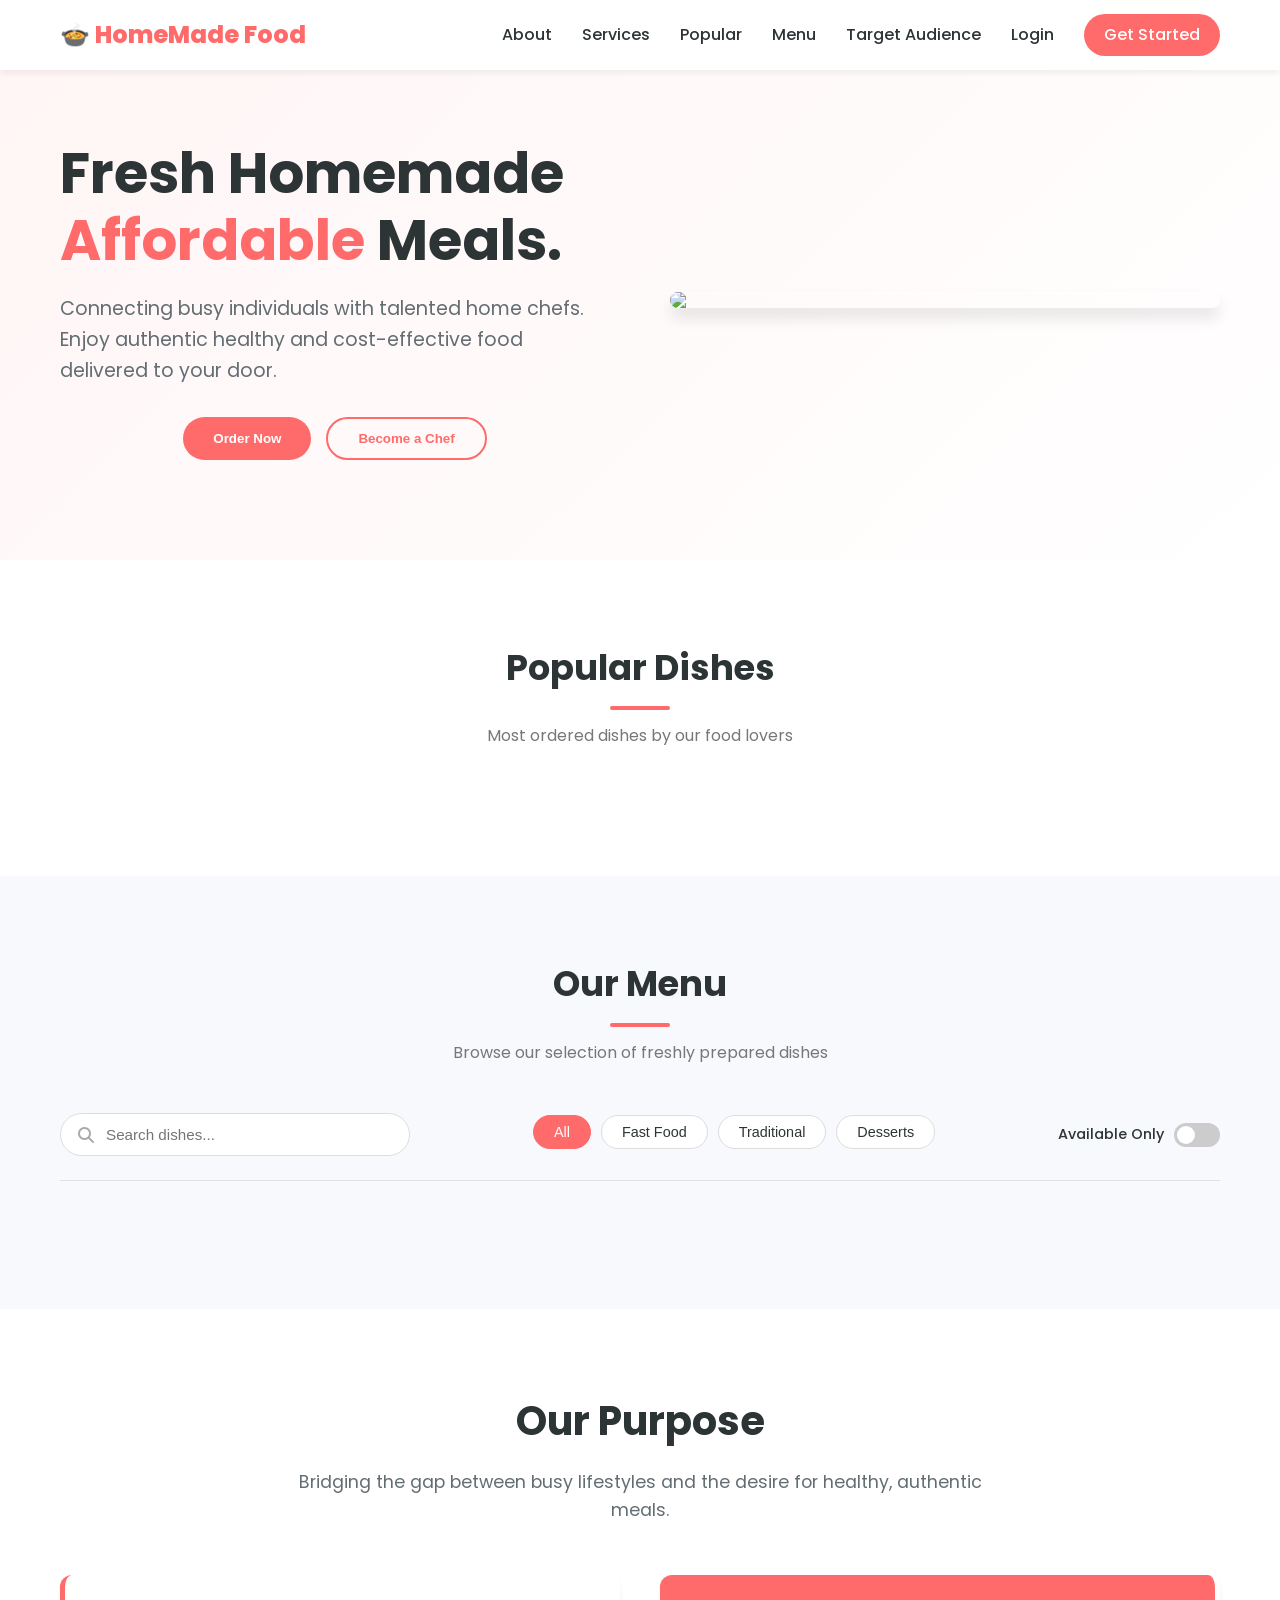
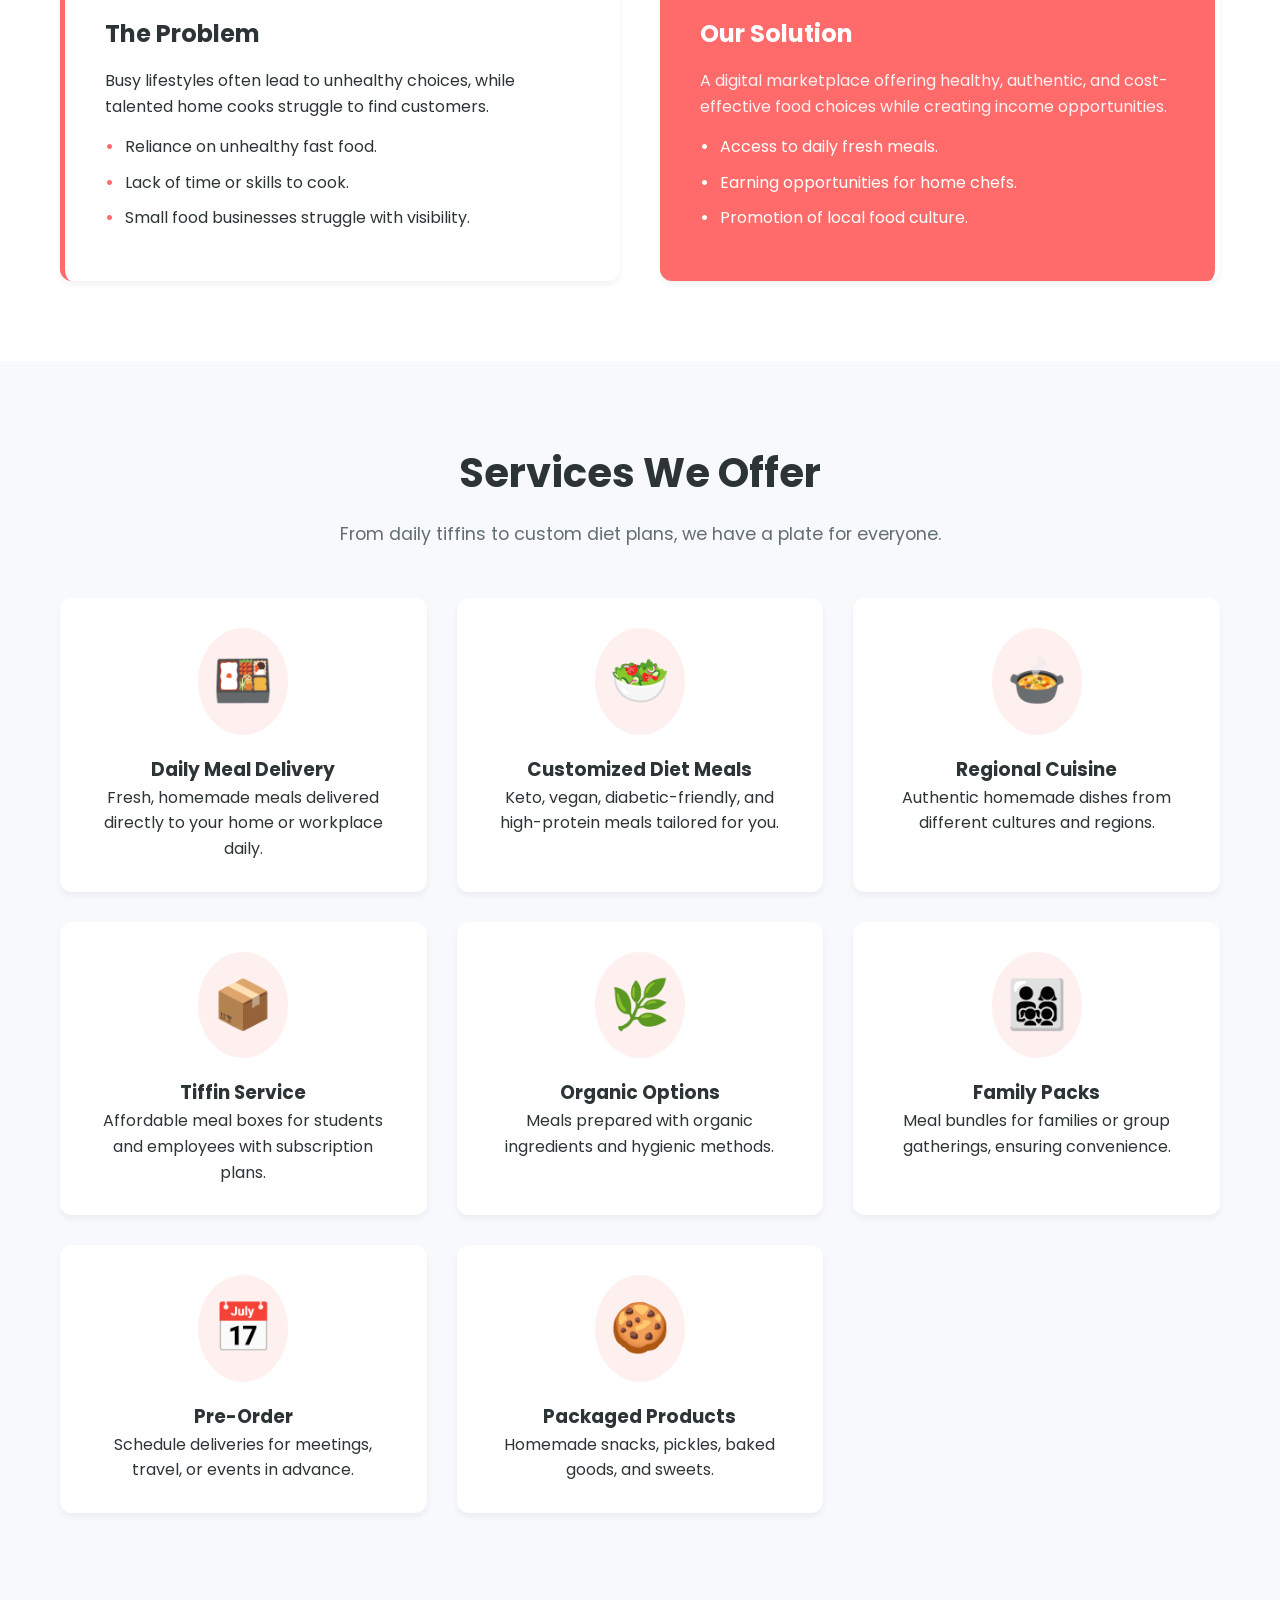
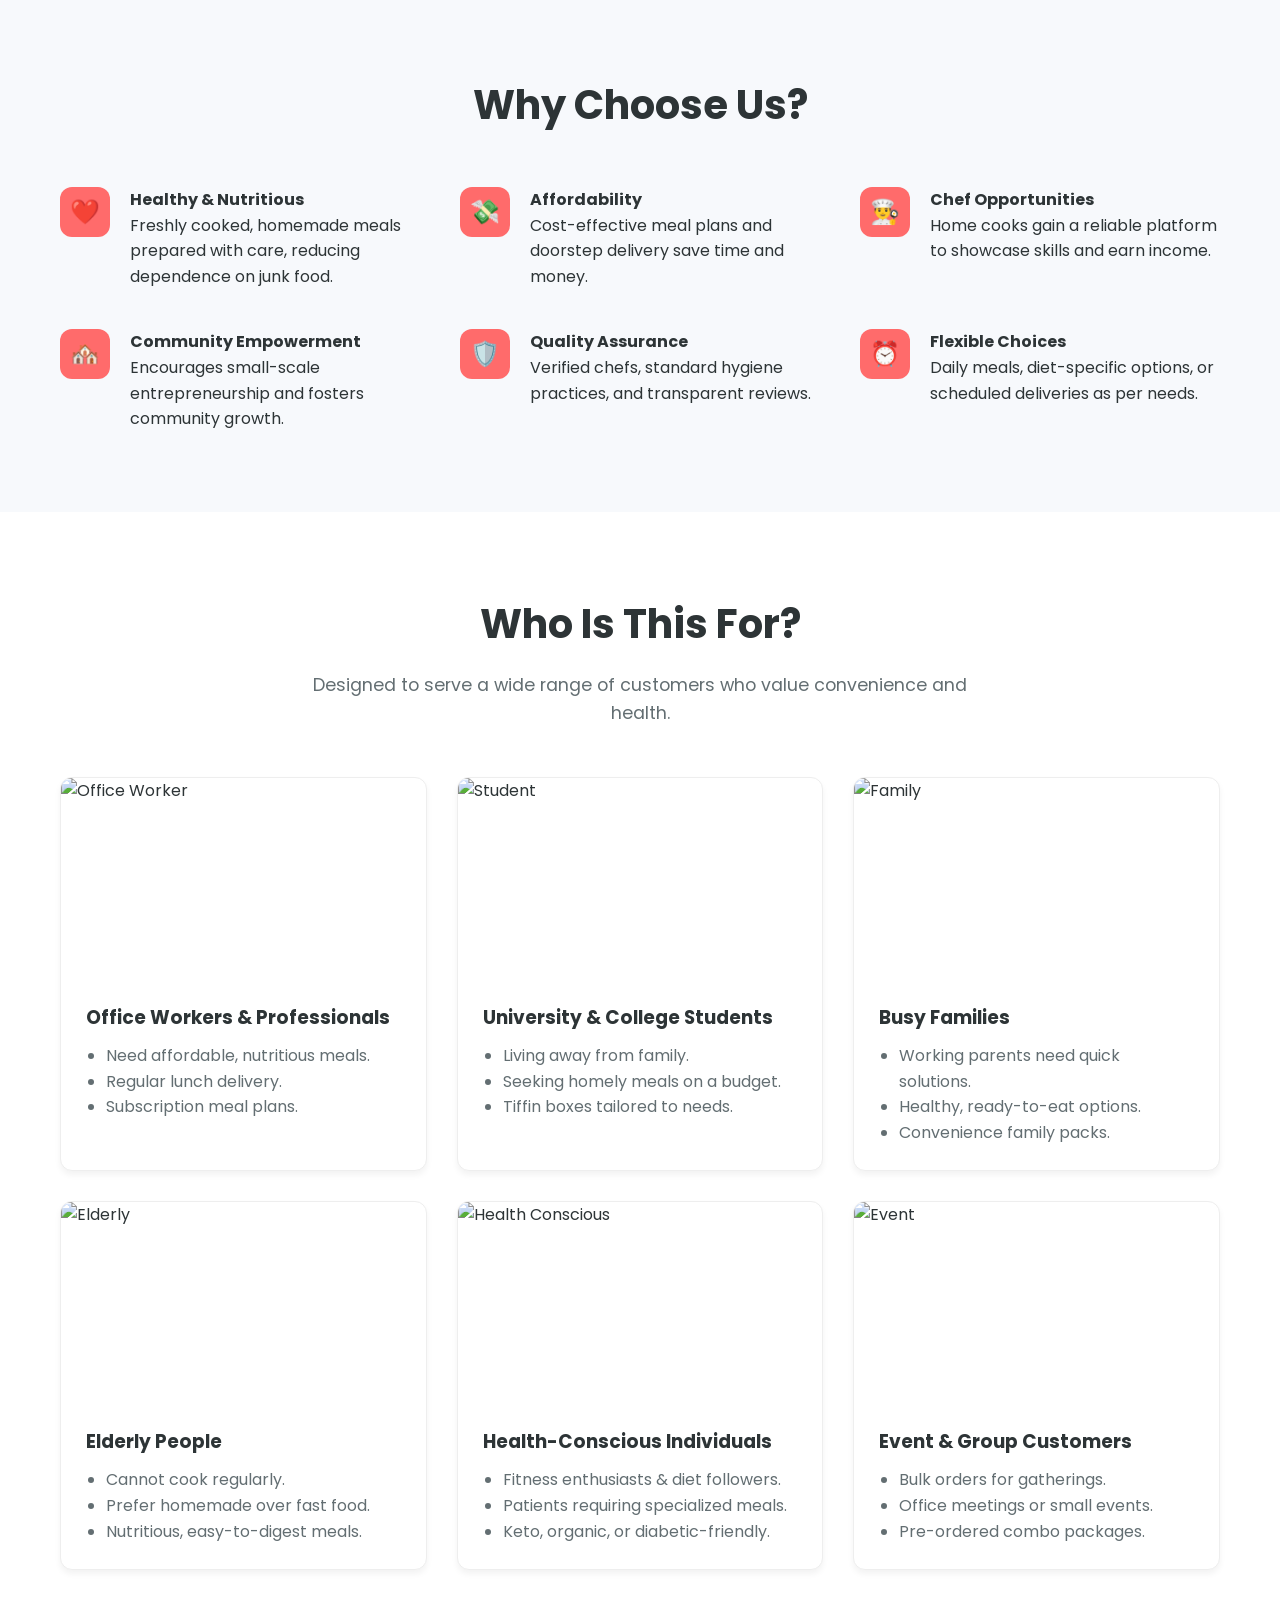
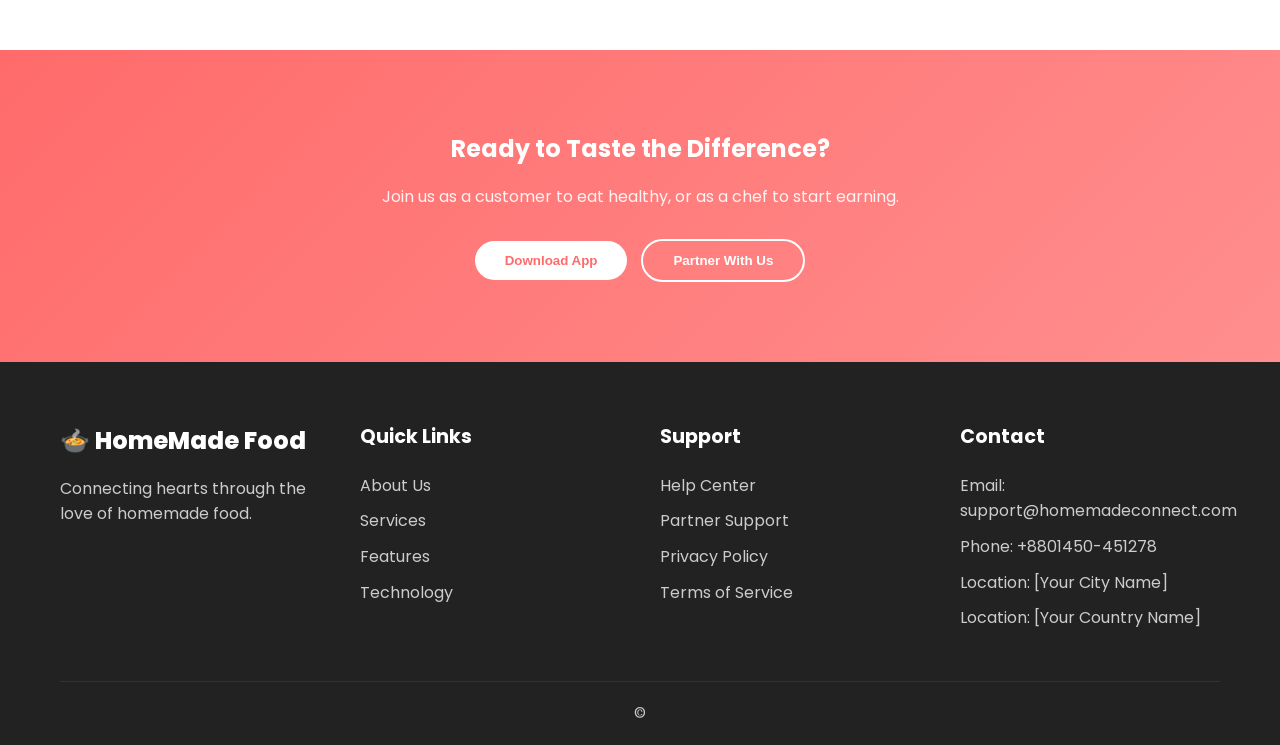
==== commit d030dece: "first commit" ====
--- a/index.html
+++ b/index.html
@@ -1,3 +1,4 @@
+
 
 <!DOCTYPE html>
 <html lang="en">
@@ -7,514 +8,16 @@
     <title>HomeMade food | Authentic Food Delivery Platform</title>
     <meta name="description" content="A digital marketplace connecting customers with home chefs for fresh, homemade, and affordable meals.">
 
-<link href ="Admin.html" real = "admin.html"> 
-
-    <style>
-        /* --- CSS VARIABLES & RESET --- */
-        :root {
-            --primary-color: #FF6B6B; /* Appetizing Red/Orange */
-            --primary-dark: #EE5253;
-            --secondary-color: #4ECDC4; /* Fresh Teal */
-            --text-dark: #2D3436;
-            --text-light: #636E72;
-            --bg-light: #F7F9FC;
-            --white: #FFFFFF;
-            --shadow-sm: 0 4px 6px rgba(0,0,0,0.05);
-            --shadow-md: 0 10px 15px rgba(0,0,0,0.1);
-            --radius: 12px;
-            --container-width: 1200px;
-            --font-main: 'Segoe UI', Roboto, Helvetica, Arial, sans-serif;
-        }
-
-        * {
-            margin: 0;
-            padding: 0;
-            box-sizing: border-box;
-        }
-
-        body {
-            font-family: var(--font-main);
-            color: var(--text-dark);
-            line-height: 1.6;
-            background-color: var(--white);
-            scroll-behavior: smooth;
-        }
-
-        a { text-decoration: none; color: inherit; transition: 0.3s; }
-        ul { list-style: none; }
-        img { max-width: 100%; display: block; object-fit: cover; }
-
-        /* --- LAYOUT UTILITIES --- */
-        .container {
-            max-width: var(--container-width);
-            margin: 0 auto;
-            padding: 0 20px;
-        }
-
-        section {
-            padding: 80px 0;
-        }
-
-        .section-header {
-            text-align: center;
-            margin-bottom: 50px;
-            max-width: 700px;
-            margin-left: auto;
-            margin-right: auto;
-        }
-
-        .section-header h2 {
-            font-size: 2.5rem;
-            color: var(--text-dark);
-            margin-bottom: 15px;
-        }
-
-        .section-header p {
-            color: var(--text-light);
-            font-size: 1.1rem;
-        }
-
-        .btn {
-            display: inline-block;
-            padding: 12px 30px;
-            border-radius: 50px;
-            font-weight: 600;
-            cursor: pointer;
-            border: none;
-            transition: transform 0.2s, box-shadow 0.2s;
-        }
-
-        .btn-primary {
-            background-color: var(--primary-color);
-            color: var(--white);
-        }
-
-        .btn-primary:hover {
-            background-color: var(--primary-dark);
-            transform: translateY(-2px);
-            box-shadow: var(--shadow-md);
-        }
-
-        .btn-outline {
-            border: 2px solid var(--primary-color);
-            color: var(--primary-color);
-            background: transparent;
-        }
-
-        .btn-outline:hover {
-            background-color: var(--primary-color);
-            color: var(--white);
-        }
-
-        /* --- HEADER & NAV --- */
-        header {
-            background-color: rgba(255, 255, 255, 0.95);
-            backdrop-filter: blur(10px);
-            position: fixed;
-            top: 0;
-            width: 100%;
-            z-index: 1000;
-            box-shadow: var(--shadow-sm);
-        }
-
-        .nav-container {
-            display: flex;
-            justify-content: space-between;
-            align-items: center;
-            height: 70px;
-        }
-
-        .logo {
-            font-size: 1.5rem;
-            font-weight: 800;
-            color: var(--primary-color);
-            display: flex;
-            align-items: center;
-            gap: 8px;
-        }
-
-        .nav-links {
-            display: flex;
-            gap: 30px;
-        }
-
-        .nav-links a {
-            font-weight: 500;
-            color: var(--text-dark);
-        }
-
-        .nav-links a:hover {
-            color: var(--primary-color);
-        }
-
-        .mobile-toggle {
-            display: none;
-            font-size: 1.5rem;
-            cursor: pointer;
-        }
-
-        /* --- HERO SECTION --- */
-        .hero {
-            padding-top: 140px;
-            padding-bottom: 100px;
-            background: linear-gradient(135deg, #FFF5F5 0%, #FFFFFF 100%);
-            display: flex;
-            align-items: center;
-        }
-
-        .hero-content {
-            display: grid;
-            grid-template-columns: 1fr 1fr;
-            gap: 60px;
-            align-items: center;
-        }
-
-        .hero-text h1 {
-            font-size: 3.5rem;
-            line-height: 1.2;
-            margin-bottom: 20px;
-            color: var(--text-dark);
-        }
-
-        .hero-text span {
-            color: var(--primary-color);
-        }
-
-        .hero-text p {
-            font-size: 1.2rem;
-            color: var(--text-light);
-            margin-bottom: 30px;
-        }
-
-        .hero-image {
-            position: relative;
-        }
-
-        .hero-image img {
-            border-radius: 20px;
-            box-shadow: var(--shadow-md);
-        }
-
-        /* --- PROBLEM & PURPOSE --- */
-        .about-grid {
-            display: grid;
-            grid-template-columns: 1fr 1fr;
-            gap: 40px;
-            align-items: center;
-        }
-
-        .about-card {
-            background: var(--white);
-            padding: 40px;
-            border-radius: var(--radius);
-            border-left: 5px solid var(--primary-color);
-            box-shadow: var(--shadow-sm);
-        }
-
-        .about-card h3 {
-            margin-bottom: 15px;
-            font-size: 1.5rem;
-        }
-
-        .about-list li {
-            margin-bottom: 10px;
-            padding-left: 20px;
-            position: relative;
-        }
-
-        .about-list li::before {
-            content: "•";
-            color: var(--primary-color);
-            position: absolute;
-            left: 0;
-            font-weight: bold;
-        }
-
-        /* --- SERVICES SECTION --- */
-        .bg-light {
-            background-color: var(--bg-light);
-        }
-
-        .services-grid {
-            display: grid;
-            grid-template-columns: repeat(auto-fit, minmax(280px, 1fr));
-            gap: 30px;
-        }
-
-        .service-card {
-            background: var(--white);
-            padding: 30px;
-            border-radius: var(--radius);
-            box-shadow: var(--shadow-sm);
-            transition: 0.3s;
-            text-align: center;
-        }
-
-        .service-card:hover {
-            transform: translateY(-5px);
-            box-shadow: var(--shadow-md);
-        }
-
-        .service-icon {
-            font-size: 3rem;
-            margin-bottom: 20px;
-            display: inline-block;
-            background: #FFF0F0;
-            padding: 15px;
-            border-radius: 50%;
-        }
-
-        .service-card h3 {
-            margin-bottom: 10px;
-            color: var(--text-dark);
-        }
-
-        .service-card p {
-            font-size: 0.95rem;
-            color: var(--text-light);
-        }
-
-        /* --- KEY FEATURES (TABS) --- */
-        .tabs-container {
-            max-width: 900px;
-            margin: 0 auto;
-        }
-
-        .tabs-header {
-            display: flex;
-            justify-content: center;
-            gap: 15px;
-            margin-bottom: 40px;
-            flex-wrap: wrap;
-        }
-
-        .tab-btn {
-            padding: 12px 25px;
-            border: 1px solid #ddd;
-            background: var(--white);
-            border-radius: 30px;
-            cursor: pointer;
-            font-weight: 600;
-            color: var(--text-light);
-            transition: all 0.3s;
-        }
-
-        .tab-btn.active {
-            background: var(--primary-color);
-            color: var(--white);
-            border-color: var(--primary-color);
-            box-shadow: 0 4px 10px rgba(255, 107, 107, 0.3);
-        }
-
-        .tab-content {
-            display: none;
-            background: var(--white);
-            padding: 40px;
-            border-radius: var(--radius);
-            box-shadow: var(--shadow-md);
-            animation: fadeIn 0.5s ease;
-        }
-
-        .tab-content.active {
-            display: block;
-        }
-
-        .feature-list {
-            display: grid;
-            grid-template-columns: repeat(auto-fit, minmax(200px, 1fr));
-            gap: 20px;
-        }
-
-        .feature-item {
-            display: flex;
-            align-items: center;
-            gap: 10px;
-        }
-
-        .feature-item span {
-            color: var(--secondary-color);
-            font-size: 1.2rem;
-        }
-
-        /* --- BENEFITS SECTION --- */
-        .benefits-wrapper {
-            display: flex;
-            flex-wrap: wrap;
-            gap: 40px;
-        }
-
-        .benefit-box {
-            flex: 1 1 300px;
-            display: flex;
-            gap: 20px;
-            align-items: flex-start;
-        }
-
-        .benefit-icon {
-            background: var(--primary-color);
-            color: var(--white);
-            min-width: 50px;
-            height: 50px;
-            display: flex;
-            align-items: center;
-            justify-content: center;
-            border-radius: 12px;
-            font-size: 1.5rem;
-        }
-
-        /* --- TARGET AUDIENCE --- */
-        .audience-grid {
-            display: grid;
-            grid-template-columns: repeat(auto-fit, minmax(300px, 1fr));
-            gap: 30px;
-        }
-
-        .audience-card {
-            background: var(--white);
-            border-radius: var(--radius);
-            overflow: hidden;
-            box-shadow: var(--shadow-sm);
-            border: 1px solid #eee;
-        }
-
-        .audience-img {
-            height: 200px;
-            width: 100%;
-            object-fit: cover;
-        }
-
-        .audience-body {
-            padding: 25px;
-        }
-
-        .audience-body h3 {
-            color: var(--text-dark);
-            margin-bottom: 10px;
-        }
-
-        .audience-body ul {
-            list-style: disc;
-            padding-left: 20px;
-            color: var(--text-light);
-        }
-
-        /* --- TECHNICAL REQUIREMENTS --- */
-        .tech-section {
-            background: #2D3436;
-            color: var(--white);
-        }
-
-        .tech-section .section-header h2 {
-            color: var(--white);
-        }
-
-        .tech-grid {
-            display: grid;
-            grid-template-columns: repeat(auto-fit, minmax(250px, 1fr));
-            gap: 30px;
-            margin-top: 40px;
-        }
-
-        .tech-card {
-            background: rgba(255, 255, 255, 0.1);
-            padding: 30px;
-            border-radius: var(--radius);
-            backdrop-filter: blur(5px);
-        }
-
-        .tech-card h4 {
-            color: var(--secondary-color);
-            margin-bottom: 15px;
-            text-transform: uppercase;
-            letter-spacing: 1px;
-            font-size: 0.9rem;
-        }
-
-        .tech-list li {
-            margin-bottom: 8px;
-            font-size: 0.95rem;
-            opacity: 0.9;
-        }
-
-        /* --- FOOTER --- */
-        footer {
-            background: #222;
-            color: #ccc;
-            padding: 60px 0 20px;
-        }
-
-        .footer-grid {
-            display: grid;
-            grid-template-columns: repeat(auto-fit, minmax(200px, 1fr));
-            gap: 40px;
-            margin-bottom: 40px;
-        }
-
-        .footer-col h5 {
-            color: var(--white);
-            margin-bottom: 20px;
-            font-size: 1.2rem;
-        }
-
-        .footer-col ul li {
-            margin-bottom: 10px;
-        }
-
-        .footer-col ul li a:hover {
-            color: var(--primary-color);
-        }
-
-        .copyright {
-            text-align: center;
-            padding-top: 20px;
-            border-top: 1px solid #333;
-            font-size: 0.9rem;
-        }
-
-        /* --- ANIMATIONS --- */
-        @keyframes fadeIn {
-            from { opacity: 0; transform: translateY(10px); }
-            to { opacity: 1; transform: translateY(0); }
-        }
-
-        /* --- RESPONSIVE --- */
-        @media (max-width: 768px) {
-            .hero-content {
-                grid-template-columns: 1fr;
-                text-align: center;
-            }
-
-            .hero-text h1 {
-                font-size: 2.5rem;
-            }
-
-            .about-grid {
-                grid-template-columns: 1fr;
-            }
-
-            .nav-links {
-                display: none;
-                flex-direction: column;
-                position: absolute;
-                top: 70px;
-                left: 0;
-                width: 100%;
-                background: var(--white);
-                padding: 20px;
-                box-shadow: var(--shadow-md);
-                text-align: center;
-            }
-
-            .nav-links.active {
-                display: flex;
-            }
-
-            .mobile-toggle {
-                display: block;
-            }
-        }
-    </style>
+    <!-- Fonts and Icons -->
+    <link href="https://fonts.googleapis.com/css2?family=Poppins:wght@300;400;500;600;700&family=Segoe+UI:wght@400;700&display=swap" rel="stylesheet">
+    <link rel="stylesheet" href="https://cdnjs.cloudflare.com/ajax/libs/font-awesome/6.4.0/css/all.min.css">
+
+
+     <link rel="stylesheet" href="index.css">
+  
+ 
 </head>
+
 <body>
 
     <!-- Header -->
@@ -523,29 +26,34 @@
             <div class="logo">
                 🍲 HomeMade Food 
             </div>
+
             <div class="mobile-toggle" onclick="toggleMenu()">☰</div>
             <nav class="nav-links" id="navLinks">
                 <a href="#about">About</a>
                 <a href="#services">Services</a>
-            <!----
-                <a href="#features">Features</a>
-            -->
+                <a href="#popular-dishes">Popular</a>
+                <a href="#menu-section">Menu</a>
                 <a href="#audience">Target Audience</a>
                 <a href="login.html">Login</a>
-                <a href="Admin.html">Admin</a>
-               <a href="Menu.html">view menu</a> 
-                <a href="#contact" class="btn btn-primary" style="padding: 8px 20px; color: rgb(107, 62, 62);">Get Started</a>
-              
-                
+
+                <!-- <a href="Admin.html">Admin</a> -->
+                <a href="#contact" class="btn btn-primary" style="padding: 8px 20px; color: white;">Get Started</a>
             </nav>
-        
+
+            <!-- Cart Box -->
+            <div id="cart-box">
+                <h3>🛒 Cart</h3>
+                <ul id="cart-items"></ul>
+                <p id="cart-total">Total: ৳0</p>
+                <button onclick="checkout()">Proceed to Order</button>
+            </div>
         </div>
+    
     </header>
-
-
 
     <!-- Main Content -->
     <main>
+        
         <!-- Hero Section -->
         <section class="hero" id="home">
             <div class="container hero-content">
@@ -558,13 +66,67 @@
                     </div>
                 </div>
                 <div class="hero-image">
-                    <img src="[data-uri]
-                    " alt="Delicious Homemade Food">
-                </div>
-            </div>
-        </section>
-
-        <!-- About & Problem Section -->
+                    <img src="https://img.freepik.com/free-photo/top-view-table-full-food_23-2149209253.jpg ">
+                </div>
+            </div>
+        </section>
+
+        <!-- Popular Dishes Section -->
+        <section id="popular-dishes">
+            <div class="container">
+                <div class="section-heading">
+                    <h2>Popular Dishes</h2>
+                    <p>Most ordered dishes by our food lovers</p>
+                </div>
+
+                <div class="dishes-grid" id="popular-grid"></div>
+            </div>
+        </section>
+
+        <!-- Full Interactive Menu Section -->
+        <section id="menu-section" class="bg-light">
+            <div class="container">
+                <div class="section-heading">
+                    <h2>Our Menu</h2>
+                    <p>Browse our selection of freshly prepared dishes</p>
+                </div>
+
+                <!-- Controls -->
+                <div class="menu-controls">
+                    <!-- Search -->
+                    <div class="search-box">
+                        <i class="fas fa-search"></i>
+                        <input type="text" id="search-input" placeholder="Search dishes...">
+                    </div>
+
+                    <!-- Category Tabs -->
+                    <div class="filter-tabs">
+                        <button class="filter-btn active" data-filter="all">All</button>
+                        <button class="filter-btn" data-filter="fast-food">Fast Food</button>
+                        <button class="filter-btn" data-filter="traditional">Traditional</button>
+                        <button class="filter-btn" data-filter="desserts">Desserts</button>
+                    </div>
+
+                    <!-- Available Only Toggle -->
+                    <div class="toggle-container">
+                        <span>Available Only</span>
+                        <label class="switch">
+                            <input type="checkbox" id="available-toggle">
+                            <span class="slider round"></span>
+                        </label>
+                    </div>
+                </div>
+
+                <!-- Menu Grid -->
+                <div class="menu-grid" id="menu-grid">
+
+                    
+
+                </div>
+            </div>
+        </section>
+
+        <!-- About & Problem Section (Our Purpose) -->
         <section id="about">
             <div class="container">
                 <div class="section-header">
@@ -581,7 +143,7 @@
                             <li>Small food businesses struggle with visibility.</li>
                         </ul>
                     </div>
-                    <div class="about-card" style="background-color: var(--primary-color); color: white; border-left: none;">
+                    <div class="about-card solution-card">
                         <h3>Our Solution</h3>
                         <p style="margin-bottom: 15px; color: rgba(255,255,255,0.9);">A digital marketplace offering healthy, authentic, and cost-effective food choices while creating income opportunities.</p>
                         <ul class="about-list">
@@ -645,893 +207,8 @@
                 </div>
             </div>
         </section>
-<!----
-        <!-Key Features (Tabs) --
-        <section id="features">
-            <div class="container">
-                <div class="section-header">
-                    <h2>Platform Features</h2>
-                    <p>A comprehensive ecosystem for Customers,  And  Chefs.</p>
-                </div>
-
-                <div class="tabs-container">
-                    <div class="tabs-header">
-                        <button class="tab-btn active" onclick="openTab(event, 'customer')">For Customers</button>
-                        <button class="tab-btn" onclick="openTab(event, 'chef')">For Chefs</button>
-                       <!--- 
-                        <button class="tab-btn" onclick="openTab(event, 'admin')">Admin Panel</button>
-                    --
-                    </div>
-                -->
-
-
-
-<!---
-                    <!- Customer Tab --
-                    <div id="customer" class="tab-content active">
-                        <h3 style="margin-bottom: 20px; text-align: center;">Customer Experience</h3>
-                        <div class="feature-list">
-                            <div class="feature-item"><span>👤</span> User Registration/Login</div>
-                            <div class="feature-item"><span>🍽️</span> Menu Browsing (with Pictures)</div>
-                            <div class="feature-item"><span>📍</span> Real-Time Order Tracking</div>
-                            <div class="feature-item"><span>💳</span> Multiple Payment Options</div>
-                            <div class="feature-item"><span>⭐</span> Reviews & Rating System</div>
-                            <div class="feature-item"><span>🎁</span> Discounts & Loyalty Programs</div>
-                            <title>Food Ordering App</title>
-
-                        -->
-
-<style>
-/* =====================
-   GLOBAL STYLES
-===================== */
-body {
-  margin: 0;
-  font-family: Arial, sans-serif;
-  background: #f5f5f5;
-}
-
-.container {
-  max-width: 1100px;
-  margin: auto;
-  padding: 20px;
-}
-
-h2 {
-  margin-bottom: 10px;
-}
-
-button {
-  cursor: pointer;
-  border: none;
-  padding: 10px 16px;
-  background: #ff6b00;
-  color: #fff;
-  border-radius: 6px;
-}
-
-button:hover {
-  background: #e65c00;
-}
-
-input, select, textarea {
-  width: 100%;
-  padding: 10px;
-  margin-top: 6px;
-  margin-bottom: 12px;
-  border-radius: 6px;
-  border: 1px solid #ccc;
-}
-
-/* =====================
-   AUTH SECTION
-===================== */
-.auth-box {
-  background: #fff;
-  padding: 20px;
-  border-radius: 10px;
-  margin-bottom: 30px;
-}
-
-/* =====================
-   MENU SECTION
-===================== */
-.menu-grid {
-  display: grid;
-  grid-template-columns: repeat(auto-fit, minmax(220px, 1fr));
-  gap: 20px;
-}
-
-.menu-item {
-  background: #fff;
-  border-radius: 10px;
-  overflow: hidden;
-}
-
-.menu-item img {
-  width: 100%;
-  height: 160px;
-  object-fit: cover;
-}
-
-.menu-item .content {
-  padding: 15px;
-}
-
-/* =====================
-   ORDER TRACKING
-===================== */
-.tracking {
-  background: #fff;
-  padding: 20px;
-  border-radius: 10px;
-}
-
-.status {
-  display: flex;
-  justify-content: space-between;
-  margin-top: 15px;
-}
-
-.step {
-  text-align: center;
-  flex: 1;
-}
-
-.step.active {
-  color: green;
-  font-weight: bold;
-}
-
-/* =====================
-   PAYMENT
-===================== */
-.payment {
-  background: #fff;
-  padding: 20px;
-  border-radius: 10px;
-}
-
-/* =====================
-   REVIEWS
-===================== */
-.review-box {
-  background: #fff;
-  padding: 20px;
-  border-radius: 10px;
-}
-
-.stars span {
-  font-size: 22px;
-  cursor: pointer;
-  color: #ccc;
-}
-
-.stars span.active {
-  color: gold;
-}
-
-/* =====================
-   PROMO
-===================== */
-.promo {
-  background: linear-gradient(135deg, #ff6b00, #ff9b50);
-  color: #fff;
-  padding: 20px;
-  border-radius: 12px;
-  text-align: center;
-}
-
-/* =====================
-   RESPONSIVE
-===================== */
-@media (max-width: 600px) {
-  h2 {
-    font-size: 20px;
-  }
-}
-</style>
-</head>
-
-<body>
-
-
-
-<!----
-<div class="container ">
-
-  <!- ================= AUTH ================= --
-  <div class="auth-box">
-    <h2>User Login / Registration</h2>
-    <input type="text" placeholder="Email">
-    <input type="int" placeholder="Phone Number">
-    <input type="password" placeholder="Password">
-    <button>Login</button>
-  </div>
--->
-  <!-- ================= MENU ================= --
-  <h2>Menu</h2>
-  <div class="menu-grid">
-    <div class="menu-item">
-      <img src="https://images.unsplash.com/photo-1600891964599-f61ba0e24092" alt="">
-      <div class="content">
-        <h3>Burger</h3>
-        <p>Delicious beef burger</p>
-        <button>Add to Cart</button>
-      </div>
-    </div>
-
-    <div class="menu-item">
-      <img src="https://images.unsplash.com/photo-1540189549336-e6e99c3679fe" alt="">
-      <div class="content">
-        <h3>Pizza</h3>
-        <p>Cheesy pepperoni pizza</p>
-        <button>Add to Cart</button>
-      </div>
-    </div>
-
-    <div class="menu-item">
-      <img src=" https://encrypted-tbn0.gstatic.com/images?q=tbn:ANd9GcS2i44aRqGG0iDm8PIp5-PD3eXR_5iAhcjWCg&s" alt="">
-      <div class="content">
-        <h3>kacchi</h3>
-        <p > mutton Kacchi</p>
-        <button>Add to Cart</button>
-      </div>
-    </div>
-
- <div class="menu-item">
-      <img src=" https://encrypted-tbn0.gstatic.com/images?q=tbn:ANd9GcReSt9qah2rpwrTUuLLGotFUv89T1dQGsKOOA&s" alt="">
-      <div class="content">
-        <h3>Goru</h3>
-        <p>Bhuna Goru</p>
-        <button>Add to Cart</button>
-      </div>
-    </div>
-
-
- <div class="menu-item">
-      <img src="https://i.ytimg.com/vi/AfpJFr0kbmk/hq720.jpg?sqp=-oaymwEhCK4FEIIDSFryq4qpAxMIARUAAAAAGAElAADIQj0AgKJD&rs=AOn4CLArjD0GQE__VIUnipRm8LbkSPP62g " alt="">
-      <div class="content">
-        <h3>Murgi</h3>
-        <p>Bhuna Murgi mangsho</p>
-        <button>Add to Cart</button>
-      </div>
-    </div>
-
-<div class="menu-item">
-      <img src="https://encrypted-tbn0.gstatic.com/images?q=tbn:ANd9GcTNLvRoMD-ztoTL3BQoHX2ZX72mL8wbXQ40-Q&s " alt="">
-      <div class="content">
-        <h3>khichuri</h3>
-        <p>Bhuna Khichuri</p>
-        <button>Add to Cart</button>
-      </div>
-    </div>
-
-
-
-    <div class="menu-item">
-      <img src="https://kitchenofdebjani.com/wp-content/uploads/2022/08/Gurer-Narkel-Naru-Recipe-Debjanir-Rannaghar.jpg" alt="">
-      <div class="content">
-        <h3>Naru</h3>
-        <p>Narkel Naru</p>
-        <button>Add to Cart</button>
-      </div>
-    </div>
-
-<div class="menu-item">
-      <img src="https://encrypted-tbn0.gstatic.com/images?q=tbn:ANd9GcSmkzKkCZXeHBhtKdb8XZM-n9in9ZZrQ_8gMg&s" alt="">
-      <div class="content">
-        <h3>Naru</h3>
-        <p>Tiler Naru</p>
-        <button>Add to Cart</button>
-      </div>
-    </div>
-
-<div class="menu-item">
-      <img src=" https://img.drz.lazcdn.com/g/kf/S3e11ba4caddd41bd92834c4d2b1beb20P.jpg_200x200q80.avif" alt="">
-      <div class="content">
-        <h3>papur</h3>
-        <p>melar papur</p>
-        <button>Add to Cart</button>
-      </div>
-    </div>
-
-<div class="menu-item">
-      <img src=" https://thebellyrulesthemind.net/wp-content/uploads/2022/10/Instant-Pot-Ghee-04-pin.jpg " alt="">
-      <div class="content">
-        <h3>Ghee</h3>
-        <p>Pure Ghee</p>
-        <button>Add to Cart</button>
-      </div>
-    </div>
-
-<div class="menu-item">
-      <img src=" https://img.drz.lazcdn.com/static/bd/p/e6dc9b24c93d8e246a691e97151ac631.jpg_720x720q80.jpg " alt="">
-      <div class="content">
-        <h3>Modhu</h3>
-        <p>Natural Modhu</p>
-        <button>Add to Cart</button>
-      </div>
-    </div>
-
-  </div>
-
-  <!-- ================= ORDER TRACKING ================= --
-  <h2 style="margin-top:30px;">Order Tracking</h2>
-  <div class="tracking">
-    <button onclick="nextStep()">Update Status</button>
-    <div class="status">
-      <div class="step active">Placed</div>
-      <div class="step">Cooking</div>
-      <div class="step">On the Way</div>
-      <div class="step">Delivered</div>
-    </div>
-  </div>
-
-  <!-- ================= PAYMENT ================= --
-  <h2 style="margin-top:30px;">Payment Options</h2>
-  <div class="payment">
-    <select>
-      <option>Cash on Delivery</option>
-      <option>Online Payment</option>
-    </select>
-    <button>Pay Now</button>
-  </div>
-
-  <!-- ================= REVIEWS ================= --
-  <h2 style="margin-top:30px;">Review & Rating</h2>
-  <div class="review-box">
-    <div class="stars" id="stars">
-      <span onclick="rate(1)">★</span>
-      <span onclick="rate(2)">★</span>
-      <span onclick="rate(3)">★</span>
-      <span onclick="rate(4)">★</span>
-      <span onclick="rate(5)">★</span>
-    </div>
-    <textarea placeholder="Write your review"></textarea>
-    <button>Submit Review</button>
-  </div>
-
-  <!-- ================= PROMO ================= --
-  <h2 style="margin-top:30px;">Promotions</h2>
-  <div class="promo">
-    <h3>🎉 20% OFF for Loyal Customers!</h3>
-    <p>Use code: LOYAL20</p>
-  </div>
--->
-</div>
-
-
-<script>
-/* =====================
-   ORDER TRACKING JS
-===================== */
-let currentStep = 0;
-function nextStep() {
-  const steps = document.querySelectorAll('.step');
-  if (currentStep < steps.length - 1) {
-    currentStep++;
-    steps[currentStep].classList.add('active');
-  }
-}
-
-/* =====================
-   RATING JS
-===================== */
-function rate(value) {
-  const stars = document.querySelectorAll('#stars span');
-  stars.forEach((star, index) => {
-    star.classList.toggle('active', index < value);
-  });
-}
-</script>
-
-
-                        </div>
-                    </div>
-<!---
-                    <!- Chef Tab ---
-                    <div id="chef" class="tab-content">
-                        <h3 style="margin-bottom: 20px; text-align: center;">Chef Dashboard</h3>
-                        <div class="feature-list">
-                            <div class="feature-item"><span>📝</span> Chef Registration/Login</div>
-                            <div class="feature-item"><span>📤</span> Menu Upload & Management</div>
-                            <div class="feature-item"><span>🔔</span> Order Management (Accept/Reject)</div>
-                            <div class="feature-item"><span>📈</span> Earnings Dashboard</div>
-                            <title>Chef Dashboard</title>
-
-                        -->            
-                        
-<style>
-
-   GLOBAL
-
-body {
-  margin: 0;
-  font-family: Arial, sans-serif;
-  background: #9fbddb;
-}
-
-.container {
-  max-width: 1200px;
-  margin: auto;
-  padding: 20px;
-}
-
-h2 {
-  margin-bottom: 10px;
-}
-
-.card {
-  background: #fff;
-  padding: 20px;
-  border-radius: 12px;
-  margin-bottom: 25px;
-}
-
-input, textarea {
-  width: 100%;
-  padding: 10px;
-  margin: 8px 0;
-  border-radius: 6px;
-  border: 1px solid #ccc;
-}
-
-button {
-  background: #ff6b00;
-  color: #fff;
-  padding: 10px 16px;
-  border: none;
-  border-radius: 6px;
-  cursor: pointer;
-}
-
-button:hover {
-  background: #e65c00;
-}
-
-/* =======================
-   MENU GRID
-======================= */
-.menu-list, .order-list {
-  display: grid;
-  grid-template-columns: repeat(auto-fit, minmax(230px, 1fr));
-  gap: 15px;
-}
-
-.menu-item, .order-item {
-  border: 1px solid #eee;
-  padding: 15px;
-  border-radius: 10px;
-}
-
-/* =======================
-   DASHBOARD
-======================= */
-.dashboard {
-  display: grid;
-  grid-template-columns: repeat(auto-fit, minmax(200px, 1fr));
-  gap: 15px;
-}
-
-.stat {
-  background: linear-gradient(135deg, #ff6b00, #ff9b50);
-  color: #fff;
-  padding: 20px;
-  border-radius: 12px;
-  text-align: center;
-  font-size: 18px;
-}
-
-/* =======================
-   RESPONSIVE
-======================= */
-@media (max-width: 600px) {
-  h2 {
-    font-size: 20px;
-  }
-}
-</style>
-</head>
-
-<body>
-<!--
-<div class="container">
-
-  <!-================= LOGIN ================= --
-  <div class="card">
-    <h2>Chef Login / Registration</h2>
-    <input type="email" placeholder="Email">
-    <input type="int" placeholder="Phone Number">
-    <input type="password" placeholder="Password">
-    <button>Login</button>
-  </div>
-
-  <!- ================= MENU MANAGEMENT ================= --
-  <div class="card">
-    <h2>Menu Upload & Management</h2>
-
-    <input type="text" id="menuName" placeholder="Dish Name">
-    <input type="number" id="menuPrice" placeholder="Price">
-    <textarea id="menuDesc" placeholder="Description"></textarea>
-    <button onclick="addMenu()">Add Menu Item</button>
-
-    <div class="menu-list" id="menuList"></div>
-  </div>
-
-  <!- ================= ORDER MANAGEMENT ================= --
-  <div class="card">
-    <h2>Order Management</h2>
-
-    <div class="order-list" id="orderList">
-      <div class="order-item">
-        <h4>Order #101</h4>
-        <p>Burger x2</p>
-        <button onclick="completeOrder(250)">Complete Order</button>
-      </div>
-
-      <div class="order-item">
-        <h4>Order #102</h4>
-        <p>Pizza x1</p>
-        <button onclick="completeOrder(300)">Complete Order</button>
-      </div>
-    </div>
-  </div>
-
-  <!-- ================= EARNINGS ================= ---
-  <div class="card">
-    <h2>Earnings Dashboard</h2>
-    <div class="dashboard">
-      <div class="stat">
-        Total Orders<br><span id="totalOrders">0</span>
-      </div>
-      <div class="stat">
-        Total Earnings<br>৳<span id="totalEarnings">0</span>
-      </div>
-    </div>
-  </div>
-
-</div>
--->
-
-<script>
-/* ===================
-   MENU MANAGEMENT
-======================= */
-function addMenu() {
-  const name = document.getElementById("menuName").value;
-  const price = document.getElementById("menuPrice").value;
-  const desc = document.getElementById("menuDesc").value;
-
-  if (!name || !price) return alert("Please fill all fields");
-
-  const menuList = document.getElementById("menuList");
-
-  const item = document.createElement("div");
-  item.className = "menu-item";
-  item.innerHTML = `
-    <h4>${name}</h4>
-    <p>${desc}</p>
-    <strong>৳${price}</strong><br><br>
-    <button onclick="this.parentElement.remove()">Delete</button>
-  `;
-
-  menuList.appendChild(item);
-
-  document.getElementById("menuName").value = "";
-  document.getElementById("menuPrice").value = "";
-  document.getElementById("menuDesc").value = "";
-}
-
-/* =======================
-   ORDER & EARNINGS
-======================= */
-let order = 0;
-let earnings = 0;
-
-function completeOrder(amount) {
-  orders++;
-  earnings += amount;
-
-  document.getElementById("totalOrders").innerText = orders;
-  document.getElementById("totalEarnings").innerText = earnings;
-}
-</script>
-                        </div>
-                    </div>
-
-
-
-
-
-
-  <!-- Key Features (Tabs) --
-        <section id="">
-            <div class="container">
-                <div class="section-header">
-                    <h2>Admin Features</h2>
-                    <p>Admin.</p>
-                </div>
-
-                <div class="tabs-container">
-                    <div class="tabs-header">
-                       
-                    
-                        <button class="tab-btn" onclick="openTab(event, 'admin')">Admin Panel</button>
-                    
-                    </div>
-
-                -->
-
-
-                    <!-- Admin Tab -
-                    <div id="admin" class="tab-content">
-                        <h3 style="margin-bottom: 20px; text-align: center;">Admin Control</h3>
-                        <div class="feature-list">
-                            <div class="feature-item"><span>🛡️</span> User & Chef Management</div>
-                            <div class="feature-item"><span>📦</span> Order & Delivery Monitoring</div>
-                            <div class="feature-item"><span>💰</span> Financial Management</div>
-                            <div class="feature-item"><span>📊</span> Reports & Analytics</div>
-                            <div class="feature-item"><span>🔒</span> Security & Access Control</div>
-<title>Admin Panel</title>
-
-<style>
-/* ======================
-   GLOBAL STYLES
-====================== */
-body {
-  margin: 0;
-  font-family: Arial, sans-serif;
-  background: #f2f4f7;
-}
-
-.container {
-  max-width: 1200px;
-  margin: auto;
-  padding: 20px;
-}
-
-h2 {
-  margin-bottom: 10px;
-}
-
-.card {
-  background: #fff;
-  padding: 20px;
-  border-radius: 12px;
-  margin-bottom: 25px;
-}
-
-button {
-  background: #2563eb;
-  color: #fff;
-  border: none;
-  padding: 10px 16px;
-  border-radius: 6px;
-  cursor: pointer;
-}
-
-button:hover {
-  background: #1d4ed8;
-}
-
-input, select {
-  width: 100%;
-  padding: 10px;
-  margin: 8px 0;
-  border-radius: 6px;
-  border: 1px solid #ccc;
-}
-
-/* ======================
-   DASHBOARD
-====================== */
-.dashboard {
-  display: grid;
-  grid-template-columns: repeat(auto-fit, minmax(200px, 1fr));
-  gap: 15px;
-}
-
-.stat {
-  background: linear-gradient(135deg, #2563eb, #60a5fa);
-  color: rgb(221, 132, 132);
-  padding: 20px;
-  border-radius: 12px;
-  text-align: center;
-  font-size: 18px;
-}
-
-/* ======================
-   TABLE
-====================== */
-.table {
-  width: 100%;
-  border-collapse: collapse;
-}
-
-.table th, .table td {
-  padding: 10px;
-  border-bottom: 1px solid #eee;
-  text-align: left;
-}
-
-.table th {
-  background: #3c4e61;
-}
-
-/* ======================
-   RESPONSIVE
-====================== */
-@media (max-width: 600px) {
-  h2 {
-    font-size: 20px;
-  }
-}
-</style>
-</head>
-
-<body>
-
-<div class="container">
-
-  <!-- ================= DASHBOARD ================= --
-  <div class="card">
-    <h2>Admin Dashboard</h2>
-    <div class="dashboard">
-      <div class="stat">Users<br><span id="userCount">0</span></div>
-      <div class="stat">Orders<br><span id="orderCount">0</span></div>
-      <div class="stat">Revenue<br>৳<span id="revenue">0</span></div>
-      <div class="stat">Admins<br>1</div>
-    </div>
-  </div>
-
-  <!-- ================= USER MANAGEMENT ================= --
-  <div class="card">
-    <h2>User Management</h2>
-    <input id="userName" placeholder="User Name">
-    <select id="userRole">
-      <option>Customer</option>
-      <option>Chef</option>
-      <option>Admin</option>
-    </select>
-    <button onclick="addUser()">Add User</button>
-
-    <table class="table">
-      <thead>
-        <tr>
-          <th>Name</th>
-          <th>Role</th>
-          <th>Action</th>
-        </tr>
-      </thead>
-      <tbody id="userTable"></tbody>
-    </table>
-  </div>
-
-  <!-- ================= MENU MANAGEMENT ================= --
-  <div class="card">
-    <h2>Menu & Content Management</h2>
-    <input id="menuItem" placeholder="Menu Item">
-    <button onclick="addMenu()">Add Menu</button>
-    <ul id="menuList"></ul>
-  </div>
-
-  <!-- ================= ORDER MANAGEMENT ================= --
-  <div class="card">
-    <h2>Order & Delivery Management</h2>
-    <button onclick="addOrder()">Create Order</button>
-    <ul id="orderList"></ul>
-  </div>
-
-  <!-- ================= FINANCIAL ================= --
-  <div class="card">
-    <h2>Financial Management</h2>
-    <button onclick="addRevenue()">Add Sample Revenue</button>
-    <p>Total Revenue: ৳<span id="financeTotal">0</span></p>
-  </div>
-
-  <!-- ================= REPORTS ================= --
-  <div class="card">
-    <h2>Reports & Analytics</h2>
-    <p>✔ Daily Orders Tracking</p>
-    <p>✔ Monthly Revenue Summary</p>
-    <p>✔ User Growth</p>
-  </div>
-
-  <!-- ================= SECURITY ================= --
-  <div class="card">
-    <h2>Security & Access Control</h2>
-    <p>Current Role: <strong>Admin</strong></p>
-    <p>✔ Role-based access enabled</p>
-  </div>
-
-  <!-- ================= NOTIFICATIONS ================= --
-  <div class="card">
-    <h2>Notifications & Communication</h2>
-    <input id="notifyText" placeholder="Send notification">
-    <button onclick="sendNotification()">Send</button>
-    <ul id="notifyList"></ul>
-  </div>
-
-</div>
-
-<script>
-/* ======================
-   USER MANAGEMENT
-====================== */
-let users = 0;
-function addUser() {
-  const name = userName.value;
-  const role = userRole.value;
-  if (!name) return;
-
-  const row = document.createElement("tr");
-  row.innerHTML = `
-    <td>${name}</td>
-    <td>${role}</td>
-    <td><button onclick="this.closest('tr').remove()">Remove</button></td>
-  `;
-  userTable.appendChild(row);
-  userCount.innerText = ++users;
-  userName.value = "";
-}
-
-/* ======================
-   MENU
-====================== */
-function addMenu() {
-  const li = document.createElement("li");
-  li.textContent = menuItem.value;
-  menuList.appendChild(li);
-  menuItem.value = "";
-}
-
-/* ======================
-   ORDERS
-====================== */
-let orders = 0;
-function addOrder() {
-  orders++;
-  orderCount.innerText = orders;
-  const li = document.createElement("li");
-  li.textContent = "Order #" + orders + " - Pending";
-  orderList.appendChild(li);
-}
-
-/* ======================
-   FINANCE
-====================== */
-let money = 0;
-function addRevenue() {
-  money += 500;
-  revenue.innerText = money;
-  financeTotal.innerText = money;
-}
-
-/* ======================
-   NOTIFICATIONS
-====================== */
-function sendNotification() {
-  const li = document.createElement("li");
-  li.textContent = notifyText.value;
-  notifyList.appendChild(li);
-  notifyText.value = "";
-}
-</script>
-
-
-                        </div>
-                    </div>
-                </div>
-            </div>
-        </section>
-    -->
-
-
-
-
-
-        <!-- Benefits Section -->
+
+        <!-- Benefits Section (Why Choose Us) -->
         <section class="bg-light">
             <div class="container">
                 <div class="section-header">
@@ -1584,7 +261,7 @@
             </div>
         </section>
 
-        <!-- Target Audience Section -->
+        <!-- Target Audience Section (Who Is This For) -->
         <section id="audience">
             <div class="container">
                 <div class="section-header">
@@ -1662,62 +339,21 @@
             </div>
         </section>
 
-
-        <!-- Technical Section 
-        <section id="tech" class="tech-section">
+        <!-- CTA Section -->
+        <section class="cta-section">
             <div class="container">
-                <div class="section-header">
-                    <h2>Technical Requirements</h2>
-                    <p>Built on robust, scalable, and secure technology infrastructure.</p>
-                </div>
-                <div class="tech-grid">
-                    <div class="tech-card">
-                        <h4>Mobile Application</h4>
-                        <ul class="tech-list">
-                            <li>Platforms: Android & iOS</li>
-                            <li>Frameworks: Flutter or React Native</li>
-                            <li>Features: GPS Tracking, Push Notifications</li>
-                        </ul>
-                    </div>
-                    <div class="tech-card">
-                        <h4>Web Application</h4>
-                        <ul class="tech-list">
-                            <li>Frontend: React.js, Angular, or Vue.js</li>
-                            <li>Backend: Node.js or Django</li>
-                            <li>Access: Customer, Chef, & Admin Portals</li>
-                        </ul>
-                    </div>
-                    <div class="tech-card">
-                        <h4>Server & Hosting</h4>
-                        <ul class="tech-list">
-                            <li>Hosting: AWS, Firebase, or Google Cloud</li>
-                            <li>Security: HTTPS, SSL Encryption</li>
-                            <li>Database: PostgreSQL or MongoDB</li>
-                        </ul>
-                    </div>
-                    <div class="tech-card">
-                        <h4>Payments & Delivery</h4>
-                        <ul class="tech-list">
-                            <li>Gateway: Stripe, PayPal, or Local (bKash)</li>
-                            <li>Compliance: PCI-DSS</li>
-                            <li>Features: Route Optimization, Real-time Tracking</li>
-                        </ul>
-                    </div>
-                </div>
-            </div>
-        </section>
-      -->
-        <!-- CTA Section -->
-        <section style="text-align: center; background: #c4a5a5;">
-            <div class="container">
-                <h2 style="margin-bottom: 20px; color: var(--text-dark);">Ready to Taste the Difference?</h2>
-                <p style="margin-bottom: 30px; color: var(--text-light);">Join us as a customer to eat healthy, or as a chef to start earning.</p>
-                <button class="btn btn-primary">Download App</button>
-                <button class="btn btn-outline" style="margin-left: 10px;">Partner With Us</button>
+                <h2>Ready to Taste the Difference?</h2>
+                <p>Join us as a customer to eat healthy, or as a chef to start earning.</p>
+                <button class="btn" style="background: white; color: var(--primary-color);">Download App</button>
+                <button class="btn btn-outline" style="border-color: white; color: white; margin-left: 10px;">Partner With Us</button>
             </div>
         </section>
 
     </main>
+
+
+
+
 
     <!-- Footer -->
     <footer id="contact">
@@ -1734,7 +370,6 @@
                         <li><a href="#services">Services</a></li>
                         <li><a href="#features">Features</a></li>
                         <li><a href="#tech">Technology</a></li>
-                       
                     </ul>
                 </div>
                 <div class="footer-col">
@@ -1750,7 +385,7 @@
                     <h5>Contact</h5>
                     <ul>
                         <li>Email: support@homemadeconnect.com</li>
-                        <li>Phone: +880 234 567 8900</li>
+                        <li>Phone: +8801450-451278</li>
                         <li>Location: [Your City Name]</li>
                         <li>Location: [Your Country Name]</li>
                     </ul>
@@ -1762,7 +397,10 @@
         </div>
     </footer>
 
-    <!-- JavaScript -->
+    <!-- Toast Notification -->
+    <div id="toast">Item added to cart!</div>
+
+    <!-- Consolidated JavaScript -->
     <script>
         // Toggle Mobile Menu
         function toggleMenu() {
@@ -1770,30 +408,111 @@
             navLinks.classList.toggle('active');
         }
 
-        // Tab System for Features Section
-        function openTab(evt, tabName) {
-            // Get all elements with class="tab-content" and hide them
-            const tabContent = document.getElementsByClassName("tab-content");
-            for (let i = 0; i < tabContent.length; i++) {
-                tabContent[i].style.display = "none";
-                tabContent[i].classList.remove("active");
+        // Add to Cart Function (Unified)
+        let cart = [];
+
+        function addToCart(name, price) {
+            // check if item already exists
+            let existing = cart.find(item => item.name === name);
+
+            if (existing) {
+                existing.qty += 1;
+            } else {
+                cart.push({ name: name, price: price, qty: 1 });
             }
 
-            // Get all elements with class="tab-btn" and remove the class "active"
-            const tabLinks = document.getElementsByClassName("tab-btn");
-            for (let i = 0; i < tabLinks.length; i++) {
-                tabLinks[i].className = tabLinks[i].className.replace(" active", "");
+            console.log(cart);
+
+            // Toast message
+            const toast = document.getElementById("toast");
+            toast.textContent = name + " added to cart";
+            toast.className = "show";
+
+            setTimeout(() => {
+                toast.className = toast.className.replace("show", "");
+            }, 2000);
+            updateCartUI();
+        }
+        function updateCartUI() {
+            const list = document.getElementById("cart-items");
+            const totalText = document.getElementById("cart-total");
+
+            list.innerHTML = "";
+            let total = 0;
+
+            cart.forEach(item => {
+                total += item.price * item.qty;
+
+                list.innerHTML += `
+                    <li>
+                        ${item.name} x ${item.qty} = ৳${item.price * item.qty}
+                    </li>
+                `;
+            });
+
+            totalText.textContent = "Total: ৳" + total;
+        }
+        function checkout() {
+                if (cart.length === 0) {
+                    alert("Cart is empty!");
+                    return;
+                }
+
+                localStorage.setItem("cart", JSON.stringify(cart));
+                window.location.href = "checkout.html";
             }
-
-            // Show the current tab, and add an "active" class to the button that opened the tab
-            document.getElementById(tabName).style.display = "block";
-            // Small timeout to allow display:block to apply before opacity transition (if added via CSS)
-            setTimeout(() => {
-                document.getElementById(tabName).classList.add("active");
-            }, 10);
-            
-            evt.currentTarget.className += " active";
+        // --- Menu Filtering Logic ---
+        const searchInput = document.getElementById('search-input');
+        const filterBtns = document.querySelectorAll('.filter-btn');
+        const availableToggle = document.getElementById('available-toggle');
+        const menuItems = document.querySelectorAll('.menu-item');
+
+        function filterMenu() {
+            const searchTerm = searchInput.value.toLowerCase();
+            const activeCategory = document.querySelector('.filter-btn.active').getAttribute('data-filter');
+            const showAvailableOnly = availableToggle.checked;
+
+            menuItems.forEach(item => {
+                // Get data attributes
+                const itemName = item.getAttribute('data-name').toLowerCase();
+                const itemCategory = item.getAttribute('data-category');
+                const isAvailable = item.getAttribute('data-available') === 'true';
+
+                // Check Conditions
+                const matchesSearch = itemName.includes(searchTerm);
+                const matchesCategory = activeCategory === 'all' || itemCategory === activeCategory;
+                const matchesAvailability = showAvailableOnly ? isAvailable : true;
+
+                // Show/Hide logic
+                if (matchesSearch && matchesCategory && matchesAvailability) {
+                    item.classList.remove('hide');
+                    item.classList.add('show');
+                } else {
+                    item.classList.remove('show');
+                    item.classList.add('hide');
+                }
+            });
         }
+
+        // Event Listeners
+        
+        // 1. Search Input
+        searchInput.addEventListener('keyup', filterMenu);
+
+        // 2. Category Tabs
+        filterBtns.forEach(btn => {
+            btn.addEventListener('click', () => {
+                // Remove active class from all
+                filterBtns.forEach(b => b.classList.remove('active'));
+                // Add active to clicked
+                btn.classList.add('active');
+                // Run filter
+                filterMenu();
+            });
+        });
+
+        // 3. Toggle Switch
+        availableToggle.addEventListener('change', filterMenu);
 
         // Close mobile menu when clicking a link
         document.querySelectorAll('.nav-links a').forEach(link => {
@@ -1804,9 +523,86 @@
                 }
             });
         });
+    
+    function loadMenu() {
+    fetch("get_food.php")
+    .then(res => res.json())
+    .then(data => {
+        const grid = document.getElementById("menu-grid");
+        grid.innerHTML = "";
+
+        data.forEach(food => {
+
+            let available = food.is_available == 1;
+
+            let badge = available 
+                ? `<span class="badge">${food.category}</span>`
+                : `<span class="badge unavailable">UNAVAILABLE</span>`;
+
+            let button = available 
+                ? `<button class="add-btn" onclick="addToCart('${food.name}', '${food.price}')">+ Add</button>`
+                : `<button class="add-btn">Sold Out</button>`;
+
+            grid.innerHTML += `
+                <article class="menu-item show"
+                    data-name="${food.name}"
+                    data-category="${food.category.toLowerCase()}"
+                    data-available="${available}">
+                    
+                    <div class="item-img">
+                        <img src="${food.image}">
+                        ${badge}
+                    </div>
+
+                    <div class="item-content">
+                        <div class="item-header">
+                            <h3 class="item-title">${food.name}</h3>
+                            <span class="item-price">৳${food.price}</span>
+                        </div>
+
+                        ${button}
+                    </div>
+                </article>
+            `;
+        });
+    });
+}
+
+function loadPopular() {
+    fetch("get_food.php")
+    .then(res => res.json())
+    .then(data => {
+        const grid = document.getElementById("popular-grid");
+        grid.innerHTML = "";
+
+        const popularItems = data.filter(food => food.is_popular == 1);
+
+        popularItems.slice(0, 6).forEach(food => {
+            grid.innerHTML += `
+                <article class="dish-card">
+                    <div class="card-image">
+                        <img src="${food.image}">
+                    </div>
+
+                    <div class="card-content">
+                        <h3 class="dish-name">
+                            ${food.name}
+                            <span class="price-text">৳${food.price}</span>
+                        </h3>
+
+                        <button class="add-btn" onclick="addToCart('${food.name}', '${food.price}')">+ Add</button>
+                    </div>
+                </article>
+            `;
+        });
+    });
+}
+
+window.onload = function() {
+    loadMenu();
+     loadPopular();
+};
+    
     </script>
-  -
-     
 </body>
 </html>
-
--- a/index.css
+++ b/index.css
@@ -0,0 +1,789 @@
+
+
+        /* --- CSS VARIABLES & RESET --- */
+        :root {
+            --primary-color: #FF6B6B; 
+            --primary-dark: #EE5253;
+            --secondary-color: #4ECDC4;
+            --text-dark: #2D3436;
+            --text-light: #636E72;
+            --bg-light: #F7F9FC;
+            --white: #FFFFFF;
+            --shadow-sm: 0 4px 6px rgba(0,0,0,0.05);
+            --shadow-md: 0 10px 15px rgba(0,0,0,0.1);
+            --radius: 12px;
+            --container-width: 1200px;
+            --font-main: 'Segoe UI', 'Poppins', Roboto, Helvetica, Arial, sans-serif;
+        }
+
+        * {
+            margin: 0;
+            padding: 0;
+            box-sizing: border-box;
+        }
+
+        body {
+            font-family: var(--font-main);
+            color: var(--text-dark);
+            line-height: 1.6;
+            background-color: var(--white);
+            scroll-behavior: smooth;
+        }
+
+        a { text-decoration: none; color: inherit; transition: 0.3s; }
+        ul { list-style: none; }
+        img { max-width: 100%; display: block; object-fit: cover; }
+
+        /* --- LAYOUT UTILITIES --- */
+        .container {
+            max-width: var(--container-width);
+            margin: 0 auto;
+            padding: 0 20px;
+        }
+
+        section {
+            padding: 80px 0;
+        }
+
+        .section-header {
+            text-align: center;
+            margin-bottom: 50px;
+            max-width: 700px;
+            margin-left: auto;
+            margin-right: auto;
+        }
+
+        .section-header h2 {
+            font-size: 2.5rem;
+            color: var(--text-dark);
+            margin-bottom: 15px;
+        }
+
+        .section-header p {
+            color: var(--text-light);
+            font-size: 1.1rem;
+        }
+
+        /* Buttons */
+        .btn {
+            display: inline-block;
+            padding: 12px 30px;
+            border-radius: 50px;
+            font-weight: 600;
+            cursor: pointer;
+            border: none;
+            transition: transform 0.2s, box-shadow 0.2s;
+        }
+
+        .btn-primary {
+            background-color: var(--primary-color);
+            color: var(--white);
+        }
+
+        .btn-primary:hover {
+            background-color: var(--primary-dark);
+            transform: translateY(-2px);
+            box-shadow: var(--shadow-md);
+        }
+
+        .btn-outline {
+            border: 2px solid var(--primary-color);
+            color: var(--primary-color);
+            background: transparent;
+        }
+
+        .btn-outline:hover {
+            background-color: var(--primary-color);
+            color: var(--white);
+        }
+
+        /* --- HEADER & NAV --- */
+        header {
+            background-color: rgba(255,255,255, 0.95);
+            backdrop-filter: blur(10px);
+            position: fixed;
+            top: 0;
+            width: 100%;
+            z-index: 1000;
+            box-shadow: var(--shadow-sm);
+        }
+
+        .nav-container {
+            display: flex;
+            justify-content: space-between;
+            align-items: center;
+            height: 70px;
+        }
+
+        .logo {
+            font-size: 1.5rem;
+            font-weight: 800;
+            color: var(--primary-color);
+            display: flex;
+            align-items: center;
+            gap: 8px;
+        }
+
+        .nav-links {
+            display: flex;
+            gap: 30px;
+            align-items: center;
+        }
+
+        .nav-links a {
+            font-weight: 500;
+            color: var(--text-dark);
+        }
+
+        .nav-links a:hover {
+            color: var(--primary-color);
+        }
+
+        .mobile-toggle {
+            display: none;
+            font-size: 1.5rem;
+            cursor: pointer;
+        }
+
+        /* --- HERO SECTION --- */
+        .hero {
+            padding-top: 140px;
+            padding-bottom: 100px;
+            background: linear-gradient(135deg, #FFF5F5 0%, #FFFFFF 100%);
+            display: flex;
+            align-items: center;
+        }
+
+        .hero-content {
+            display: grid;
+            grid-template-columns: 1fr 1fr;
+            gap: 60px;
+            align-items: center;
+        }
+
+        .hero-text h1 {
+            font-size: 3.5rem;
+            line-height: 1.2;
+            margin-bottom: 20px;
+            color: var(--text-dark);
+        }
+
+        .hero-text span {
+            color: var(--primary-color);
+        }
+
+        .hero-text p {
+            font-size: 1.2rem;
+            color: var(--text-light);
+            margin-bottom: 30px;
+        }
+
+        .hero-image {
+            position: relative;
+        }
+
+        .hero-image img {
+            border-radius: 20px;
+            box-shadow: var(--shadow-md);
+        }
+
+        /* --- POPULAR DISHES SECTION --- */
+        .popular-section { padding: 4rem 0 5rem; }
+        
+        .section-heading {
+            text-align: center;
+            margin-bottom: 3rem;
+        }
+
+        .section-heading h2 {
+            font-size: 2.2rem;
+            color: var(--text-dark);
+            margin-bottom: 0.5rem;
+            position: relative;
+            display: inline-block;
+        }
+
+        .section-heading h2::after {
+            content: '';
+            display: block;
+            width: 60px;
+            height: 4px;
+            background-color: var(--primary-color);
+            margin: 10px auto 0;
+            border-radius: 2px;
+        }
+
+        .section-heading p { color: #777; margin-top: 5px; }
+
+        .dishes-grid {
+            display: grid;
+            grid-template-columns: repeat(auto-fit, minmax(250px, 1fr));
+            gap: 2rem;
+        }
+
+        .dish-card {
+            background: var(--white);
+            border-radius: 15px;
+            overflow: hidden;
+            box-shadow: var(--shadow-sm);
+            transition: 0.3s;
+            position: relative;
+            display: flex;
+            flex-direction: column;
+        }
+
+        .dish-card:hover {
+            transform: translateY(-10px);
+            box-shadow: 0 10px 25px rgba(0,0,0,0.15);
+        }
+
+        .card-image {
+            position: relative;
+            height: 200px;
+            overflow: hidden;
+        }
+
+        .card-image img {
+            width: 100%;
+            height: 100%;
+            object-fit: cover;
+            transition: transform 0.5s ease;
+        }
+
+        .dish-card:hover .card-image img { transform: scale(1.1); }
+
+        .card-content {
+            padding: 2rem 1.5rem 1.5rem;
+            text-align: center;
+            flex-grow: 1;
+            display: flex;
+            flex-direction: column;
+            justify-content: space-between;
+        }
+
+        .dish-name {
+            font-size: 1.25rem;
+            font-weight: 600;
+            margin-bottom: 1.5rem;
+            color: var(--text-dark);
+            display: flex;
+            justify-content: space-between;
+            align-items: center;
+            width: 100%;
+        }
+
+        .price-text {
+            color: #ffa502;
+            font-weight: 700;
+            font-size: 1.1rem;
+        }
+
+        .add-btn {
+            background-color: transparent;
+            border: 2px solid var(--primary-color);
+            color: var(--primary-color);
+            padding: 0.5rem 1.2rem;
+            border-radius: 25px;
+            font-weight: 600;
+            cursor: pointer;
+            transition: 0.3s;
+            width: 100%;
+        }
+
+        .add-btn:hover {
+            background-color: var(--primary-color);
+            color: white;
+        }
+
+        /* --- FULL MENU SECTION --- */
+        .menu-controls {
+            display: flex;
+            flex-wrap: wrap;
+            align-items: center;
+            justify-content: space-between;
+            gap: 1.5rem;
+            margin-bottom: 3rem;
+            padding-bottom: 1.5rem;
+            border-bottom: 1px solid #e1e1e1;
+        }
+
+        .search-box {
+            position: relative;
+            flex: 1;
+            min-width: 250px;
+            max-width: 350px;
+        }
+
+        .search-box input {
+            width: 100%;
+            padding: 12px 20px 12px 45px;
+            border: 1px solid #ddd;
+            border-radius: 30px;
+            font-size: 0.95rem;
+            outline: none;
+            transition: 0.3s;
+        }
+
+        .search-box input:focus {
+            border-color: var(--primary-color);
+            box-shadow: 0 0 0 3px rgba(255, 107, 107, 0.1);
+        }
+
+        .search-box i {
+            position: absolute;
+            left: 18px;
+            top: 50%;
+            transform: translateY(-50%);
+            color: #aaa;
+        }
+
+        .filter-tabs {
+            display: flex;
+            gap: 10px;
+            overflow-x: auto;
+            padding-bottom: 5px;
+        }
+
+        .filter-btn {
+            background: white;
+            border: 1px solid #ddd;
+            padding: 8px 20px;
+            border-radius: 25px;
+            cursor: pointer;
+            font-size: 0.9rem;
+            font-weight: 500;
+            color: var(--text-dark);
+            white-space: nowrap;
+            transition: 0.3s;
+        }
+
+        .filter-btn:hover, .filter-btn.active {
+            background-color: var(--primary-color);
+            color: white;
+            border-color: var(--primary-color);
+        }
+
+        .toggle-container {
+            display: flex;
+            align-items: center;
+            gap: 10px;
+            font-size: 0.9rem;
+            color: var(--text-dark);
+            font-weight: 500;
+        }
+
+        .switch {
+            position: relative;
+            display: inline-block;
+            width: 46px;
+            height: 24px;
+        }
+
+        .switch input { opacity: 0; width: 0; height: 0; }
+
+        .slider {
+            position: absolute;
+            cursor: pointer;
+            top: 0; left: 0; right: 0; bottom: 0;
+            background-color: #ccc;
+            transition: .4s;
+            border-radius: 34px;
+        }
+
+        .slider:before {
+            position: absolute;
+            content: "";
+            height: 18px;
+            width: 18px;
+            left: 3px;
+            bottom: 3px;
+            background-color: white;
+            transition: .4s;
+            border-radius: 50%;
+        }
+
+        input:checked + .slider { background-color: var(--primary-color); }
+        input:checked + .slider:before { transform: translateX(22px); }
+
+        .menu-grid {
+            display: grid;
+            grid-template-columns: repeat(auto-fill, minmax(280px, 1fr));
+            gap: 2rem;
+        }
+
+        .menu-item {
+            background: var(--white);
+            border-radius: 15px;
+            overflow: hidden;
+            box-shadow: var(--shadow-sm);
+            transition: 0.3s;
+            position: relative;
+            display: flex;
+            flex-direction: column;
+            border: 1px solid transparent;
+        }
+
+        .menu-item:hover { transform: translateY(-5px); box-shadow: 0 10px 25px rgba(0,0,0,0.12); }
+        .menu-item.hide { display: none; }
+        .menu-item.show { animation: fadeIn 0.4s ease; }
+
+        @keyframes fadeIn {
+            from { opacity: 0; transform: scale(0.95); }
+            to { opacity: 1; transform: scale(1); }
+        }
+
+        .item-img {
+            position: relative;
+            height: 180px;
+            overflow: hidden;
+        }
+
+        .badge {
+            position: absolute;
+            top: 12px;
+            left: 12px;
+            padding: 4px 10px;
+            border-radius: 4px;
+            font-size: 0.7rem;
+            font-weight: 700;
+            text-transform: uppercase;
+            color: white;
+        }
+        .badge.traditional { background-color: #2ed573; }
+        .badge.fast-food { background-color: #ffa502; }
+        .badge.dessert { background-color: #ff6b81; }
+        .badge.unavailable { background-color: #a4b0be; }
+
+        .item-content {
+            padding: 1.2rem 1.5rem;
+            display: flex;
+            flex-direction: column;
+            flex-grow: 1;
+        }
+
+        .item-header {
+            display: flex;
+            justify-content: space-between;
+            align-items: flex-start;
+            margin-bottom: 0.5rem;
+        }
+
+        .item-title {
+            font-size: 1.15rem;
+            font-weight: 600;
+            color: var(--text-dark);
+            line-height: 1.3;
+        }
+
+        .item-price {
+            font-size: 1.15rem;
+            font-weight: 700;
+            color: var(--primary-color);
+            white-space: nowrap;
+        }
+
+        .item-desc {
+            font-size: 0.85rem;
+            color: var(--text-light);
+            margin-bottom: 1.2rem;
+            flex-grow: 1;
+            line-height: 1.5;
+        }
+
+        .menu-item[data-available="false"] .item-img img {
+            filter: grayscale(100%);
+            opacity: 0.7;
+        }
+        
+        .menu-item[data-available="false"] .item-content { opacity: 0.7; }
+
+        .menu-item[data-available="false"] .add-btn {
+            background-color: #f1f2f6;
+            color: #a4b0be;
+            border-color: #dfe4ea;
+            cursor: not-allowed;
+            pointer-events: none;
+        }
+
+        /* --- ABOUT & PURPOSE --- */
+        .about-grid {
+            display: grid;
+            grid-template-columns: 1fr 1fr;
+            gap: 40px;
+            align-items: center;
+        }
+
+        .about-card {
+            background: var(--white);
+            padding: 40px;
+            border-radius: var(--radius);
+            border-left: 5px solid var(--primary-color);
+            box-shadow: var(--shadow-sm);
+        }
+
+        .about-card h3 {
+            margin-bottom: 15px;
+            font-size: 1.5rem;
+        }
+
+        .about-list li {
+            margin-bottom: 10px;
+            padding-left: 20px;
+            position: relative;
+        }
+
+        .about-list li::before {
+            content: "•";
+            color: var(--primary-color);
+            position: absolute;
+            left: 0;
+            font-weight: bold;
+        }
+
+        .solution-card {
+            background-color: var(--primary-color);
+            color: white;
+            border-left: none;
+            border-right: 5px solid white;
+        }
+        .solution-card .about-list li::before { color: white; }
+        .solution-card h3 { color: white; }
+
+        /* --- SERVICES SECTION --- */
+        .bg-light { background-color: var(--bg-light); }
+
+        .services-grid {
+            display: grid;
+            grid-template-columns: repeat(auto-fit, minmax(280px, 1fr));
+            gap: 30px;
+        }
+
+        .service-card {
+            background: var(--white);
+            padding: 30px;
+            border-radius: var(--radius);
+            box-shadow: var(--shadow-sm);
+            transition: 0.3s;
+            text-align: center;
+        }
+
+        .service-card:hover {
+            transform: translateY(-5px);
+            box-shadow: var(--shadow-md);
+        }
+
+        .service-icon {
+            font-size: 3rem;
+            margin-bottom: 20px;
+            display: inline-block;
+            background: #FFF0F0;
+            padding: 15px;
+            border-radius: 50%;
+        }
+
+        /* --- BENEFITS SECTION (WHY CHOOSE US) --- */
+        .benefits-wrapper {
+            display: flex;
+            flex-wrap: wrap;
+            gap: 40px;
+        }
+
+        .benefit-box {
+            flex: 1 1 300px;
+            display: flex;
+            gap: 20px;
+            align-items: flex-start;
+        }
+
+        .benefit-icon {
+            background: var(--primary-color);
+            color: var(--white);
+            min-width: 50px;
+            height: 50px;
+            display: flex;
+            align-items: center;
+            justify-content: center;
+            border-radius: 12px;
+            font-size: 1.5rem;
+        }
+
+        /* --- TARGET AUDIENCE (WHO IS THIS FOR) --- */
+        .audience-grid {
+            display: grid;
+            grid-template-columns: repeat(auto-fit, minmax(300px, 1fr));
+            gap: 30px;
+        }
+
+        .audience-card {
+            background: var(--white);
+            border-radius: var(--radius);
+            overflow: hidden;
+            box-shadow: var(--shadow-sm);
+            border: 1px solid #eee;
+        }
+
+        .audience-img {
+            height: 200px;
+            width: 100%;
+            object-fit: cover;
+        }
+
+        .audience-body { padding: 25px; }
+        .audience-body h3 { color: var(--text-dark); margin-bottom: 10px; }
+        .audience-body ul { list-style: disc; padding-left: 20px; color: var(--text-light); }
+
+        /* --- CTA --- */
+        .cta-section {
+            text-align: center;
+            background: linear-gradient(135deg, #FF6B6B, #FF8E8E);
+            color: var(--white);
+            padding: 80px 20px;
+        }
+        .cta-section h2 { color: var(--white); margin-bottom: 15px; }
+        .cta-section p { color: rgba(255,255,255,0.9); margin-bottom: 30px; }
+
+        /* --- FOOTER --- */
+        footer {
+            background: #222;
+            color: #ccc;
+            padding: 60px 0 20px;
+        }
+
+        .footer-grid {
+            display: grid;
+            grid-template-columns: repeat(auto-fit, minmax(200px, 1fr));
+            gap: 40px;
+            margin-bottom: 40px;
+        }
+
+        .footer-col h5 {
+            color: var(--white);
+            margin-bottom: 20px;
+            font-size: 1.2rem;
+        }
+
+        .footer-col ul li { margin-bottom: 10px; }
+        .footer-col ul li a:hover { color: var(--primary-color); }
+
+        .copyright {
+            text-align: center;
+            padding-top: 20px;
+            border-top: 1px solid #333;
+            font-size: 0.9rem;
+        }
+
+        /* --- TOAST NOTIFICATION --- */
+        #toast {
+            visibility: hidden;
+            min-width: 250px;
+            background-color: #333;
+            color: #fff;
+            text-align: center;
+            border-radius: 2px;
+            padding: 16px;
+            position: fixed;
+            z-index: 1001;
+            left: 50%;
+            bottom: 30px;
+            transform: translateX(-50%);
+            font-size: 17px;
+        }
+        
+        #toast.show {
+            visibility: visible;
+            animation: fadein 0.5s, fadeout 0.5s 2.5s;
+        }
+
+        @keyframes fadein {
+            from {bottom: 0; opacity: 0;}
+            to {bottom: 30px; opacity: 1;}
+        }
+
+        @keyframes fadeout {
+            from {bottom: 30px; opacity: 1;}
+            to {bottom: 0; opacity: 0;}
+        }
+
+        /* --- RESPONSIVE --- */
+        @media (max-width: 768px) {
+            .hero-content {
+                grid-template-columns: 1fr;
+                text-align: center;
+            }
+
+            .hero-text h1 { font-size: 2.5rem; }
+
+            .about-grid { grid-template-columns: 1fr; }
+
+            .nav-links {
+                display: none;
+                flex-direction: column;
+                position: absolute;
+                top: 70px;
+                left: 0;
+                width: 100%;
+                background: var(--white);
+                padding: 20px;
+                box-shadow: var(--shadow-md);
+                text-align: center;
+            }
+
+            .nav-links.active { display: flex; }
+            .mobile-toggle { display: block; }
+
+            .menu-controls { flex-direction: column; align-items: stretch; }
+            .filter-tabs { justify-content: center; }
+        }
+   
+
+
+
+.cart-trigger {
+    position: fixed;
+    top:20px;
+    right:20px;
+    width:55px;
+    height:55px;
+    border-radius:50%;
+    background:white;
+    display:flex;
+    align-items:center;
+    justify-content:center;
+    box-shadow:0 5px 15px rgba(0,0,0,0.1);
+    cursor:pointer;
+}
+
+.cart-count {
+    position:absolute;
+    top:-5px;
+    right:-5px;
+    background:red;
+    color:white;
+    width:20px;
+    height:20px;
+    border-radius:50%;
+    font-size:12px;
+    display:flex;
+    align-items:center;
+    justify-content:center;
+}
+
+#cart-box {
+    position:fixed;
+    top:0;
+    right:0;
+    width:320px;
+    height:100%;
+    background:white;
+    transform:translateX(100%);
+    transition:0.3s;
+    display:flex;
+    flex-direction:column;
+    z-index:999;
+}
+
+#cart-box.open {
+    transform:translateX(0);
+}
+
+
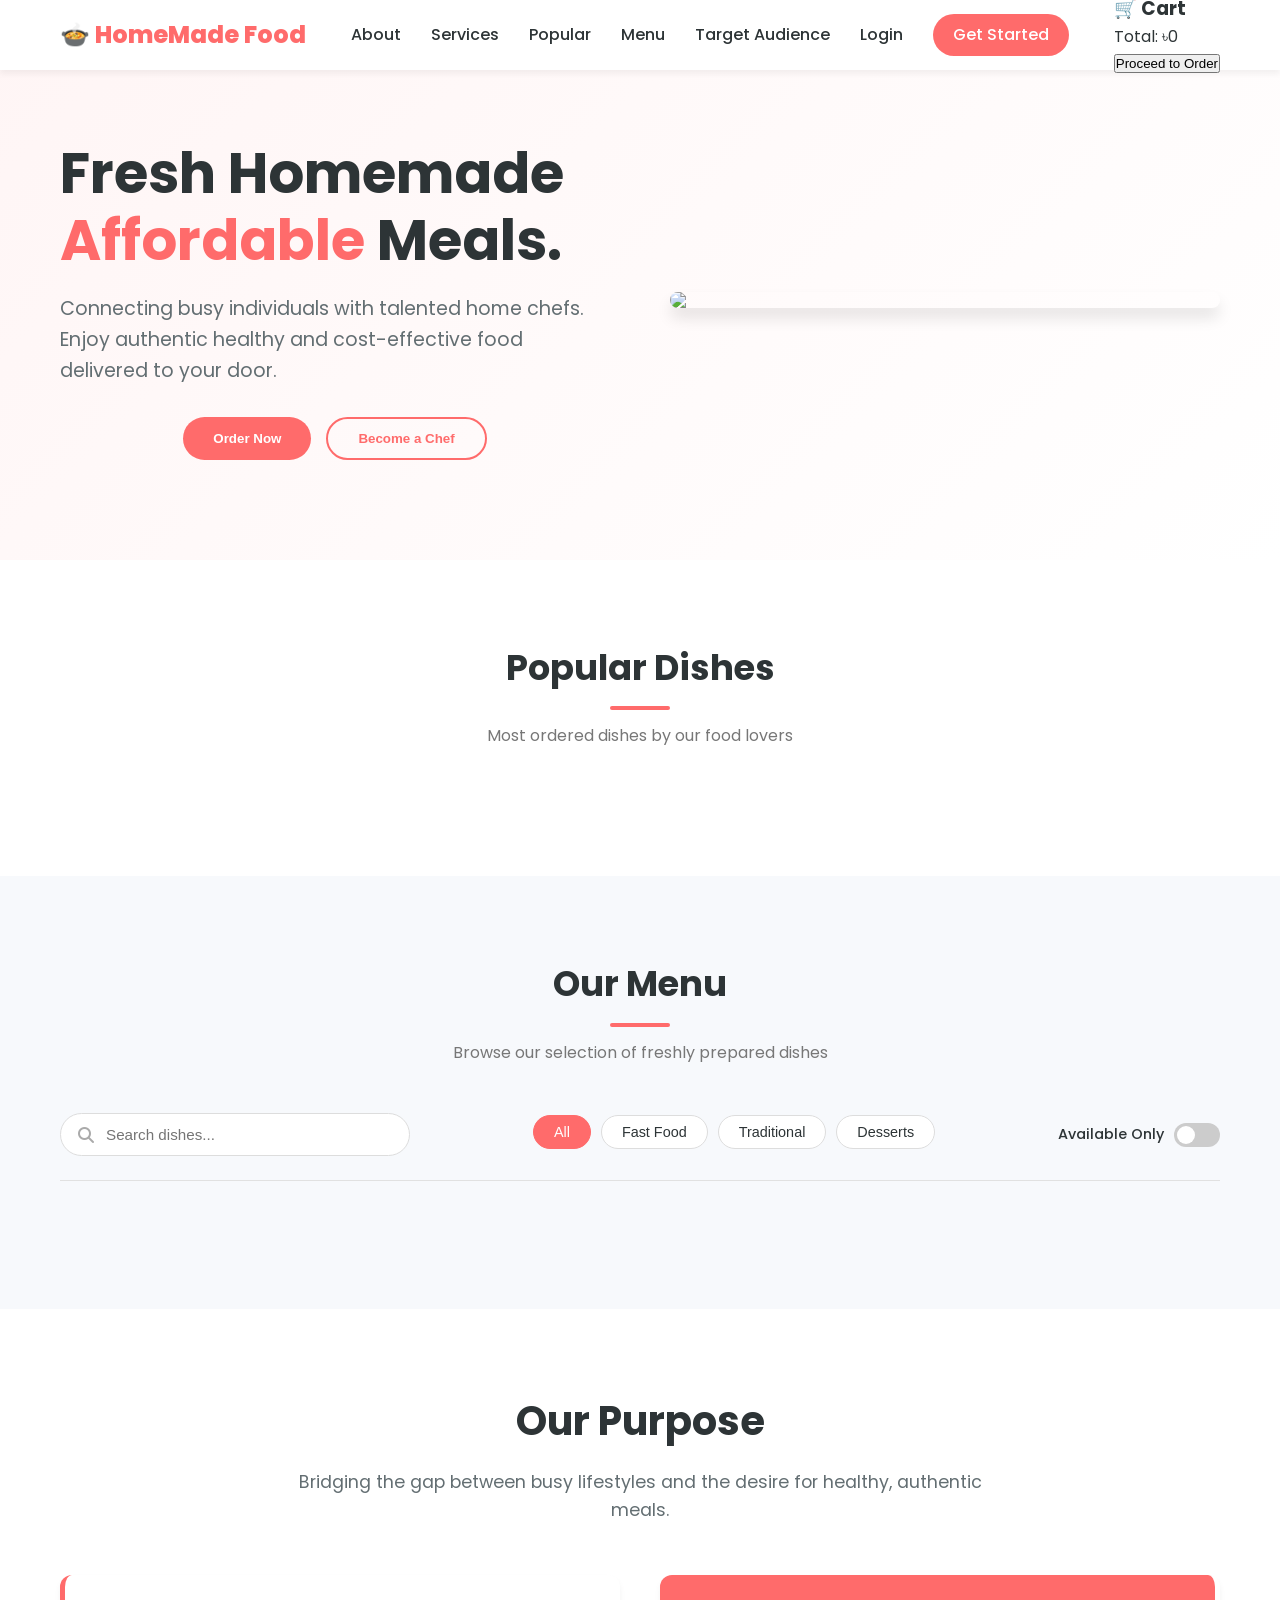
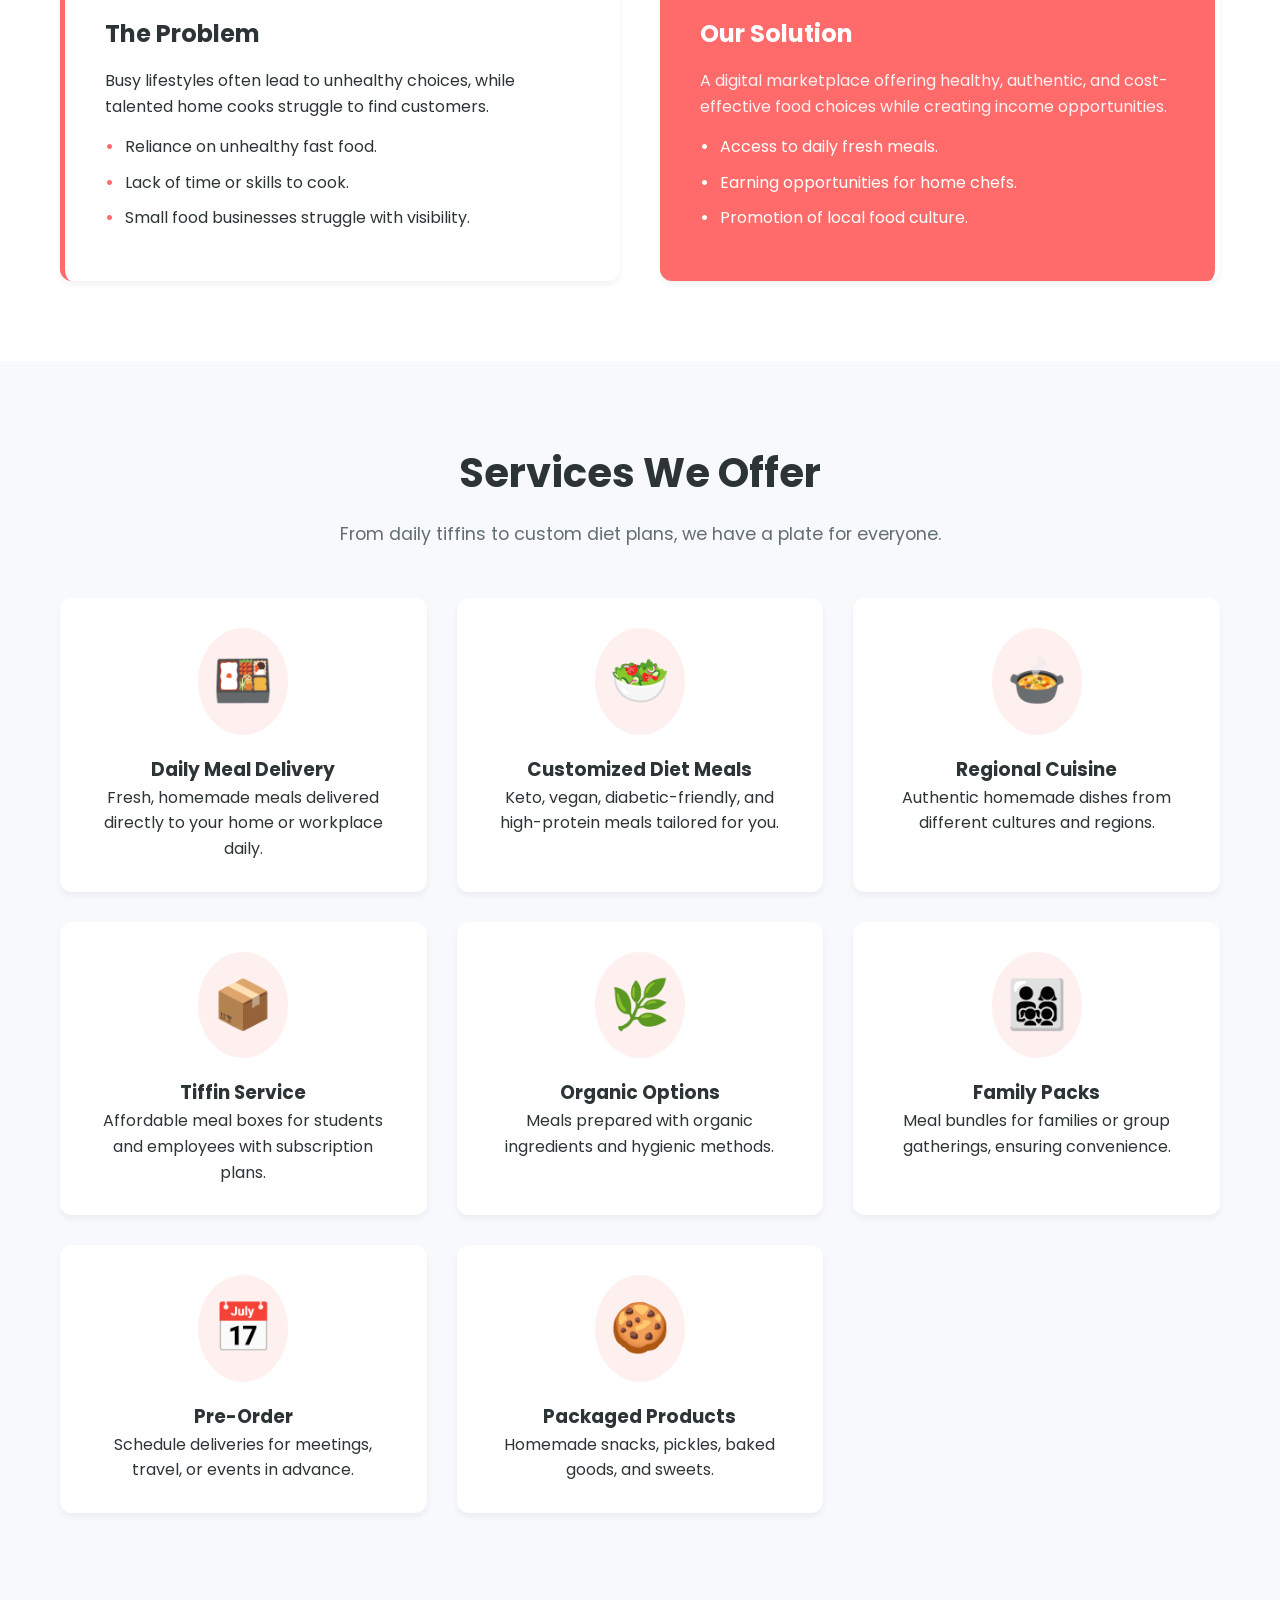
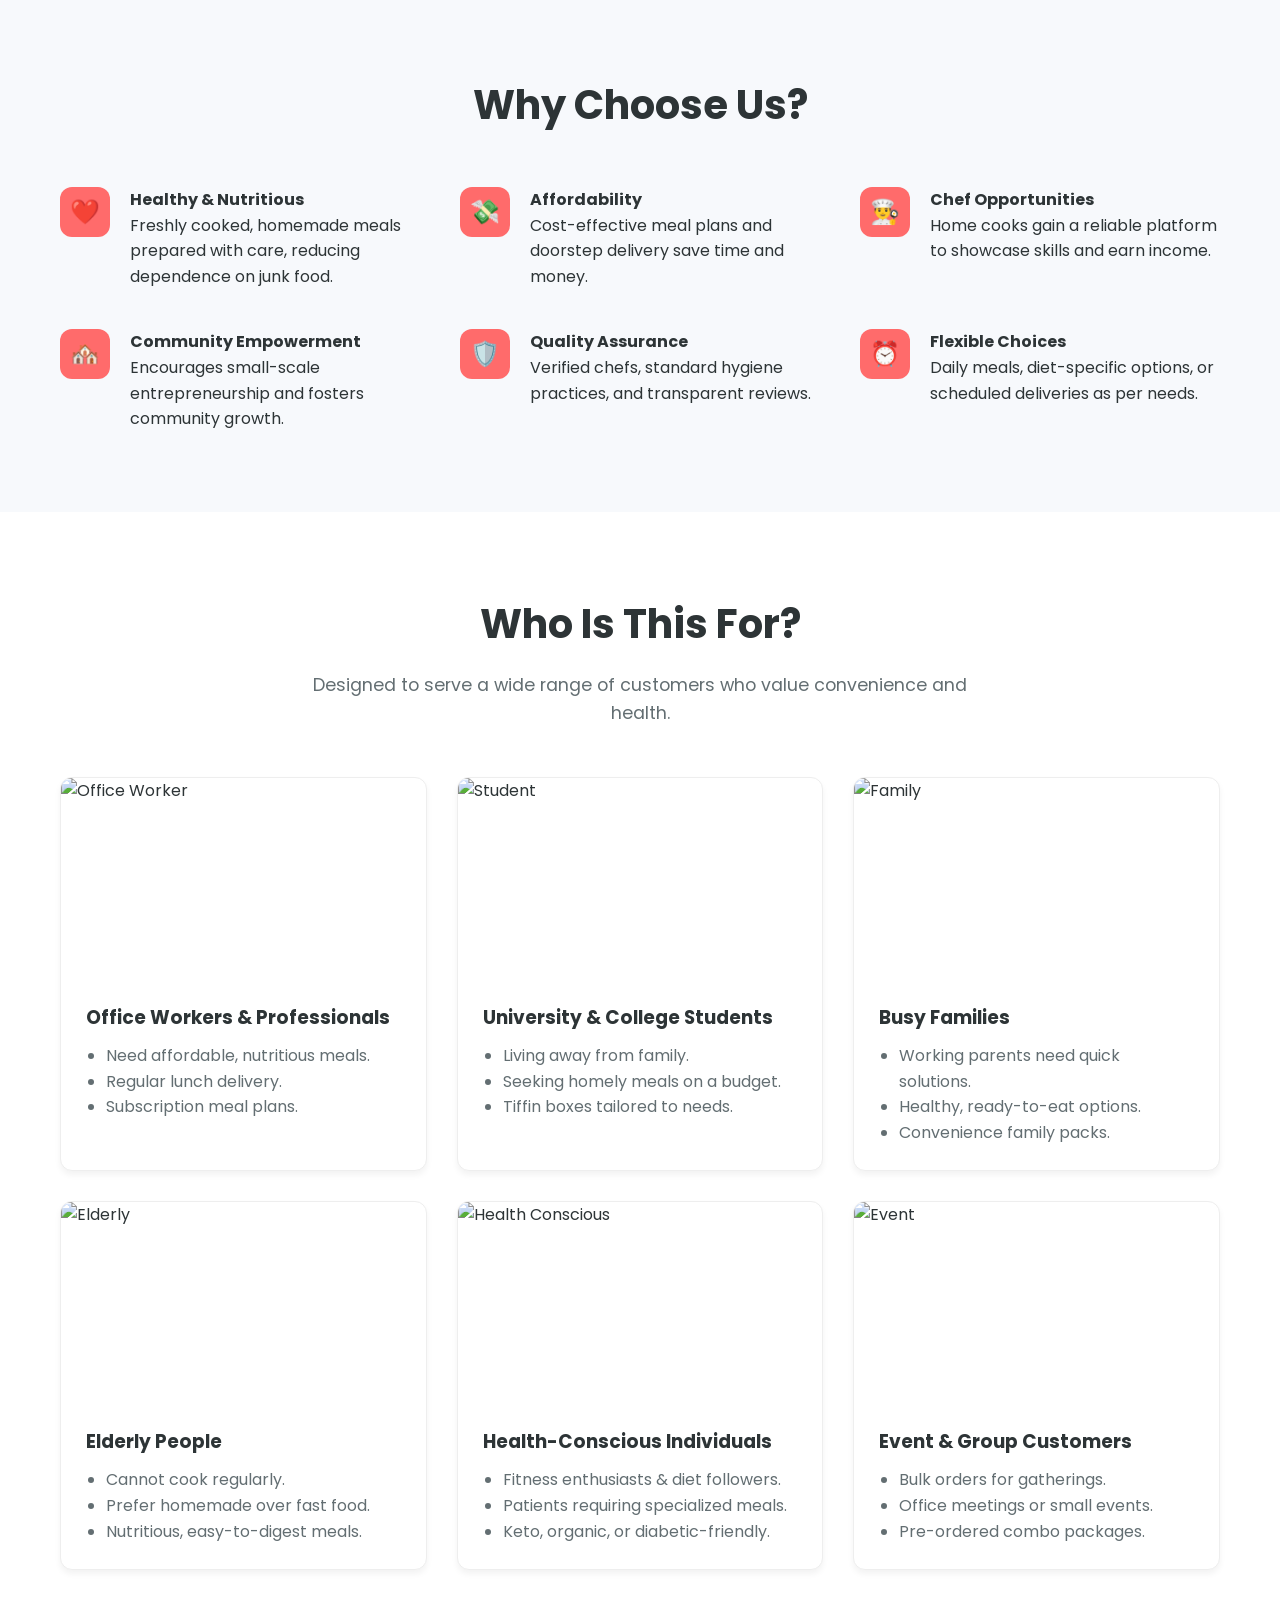
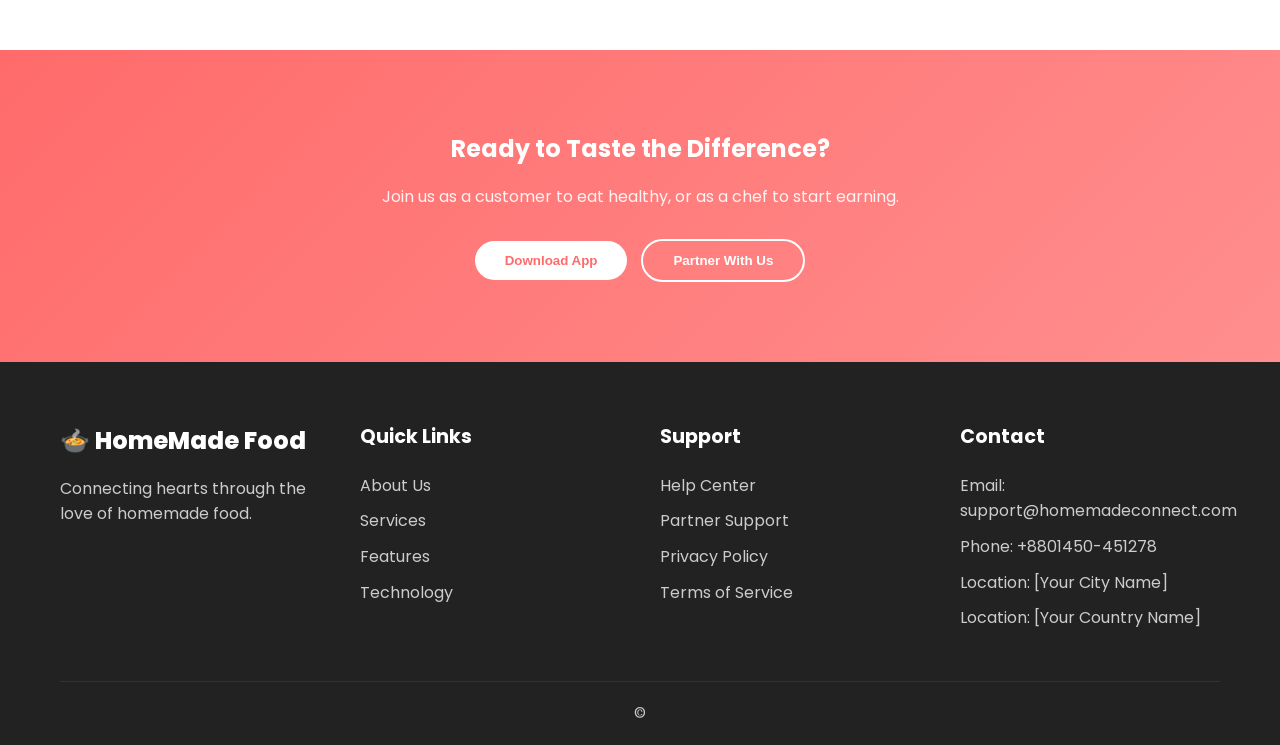
==== commit b86ea4d2: "first commit" ====
--- a/index.html
+++ b/index.html
@@ -40,13 +40,15 @@
                 <a href="#contact" class="btn btn-primary" style="padding: 8px 20px; color: white;">Get Started</a>
             </nav>
 
+            <!-----  >
             <!-- Cart Box -->
-            <div id="cart-box">
+            <div >
                 <h3>🛒 Cart</h3>
                 <ul id="cart-items"></ul>
                 <p id="cart-total">Total: ৳0</p>
                 <button onclick="checkout()">Proceed to Order</button>
             </div>
+        
         </div>
     
     </header>
